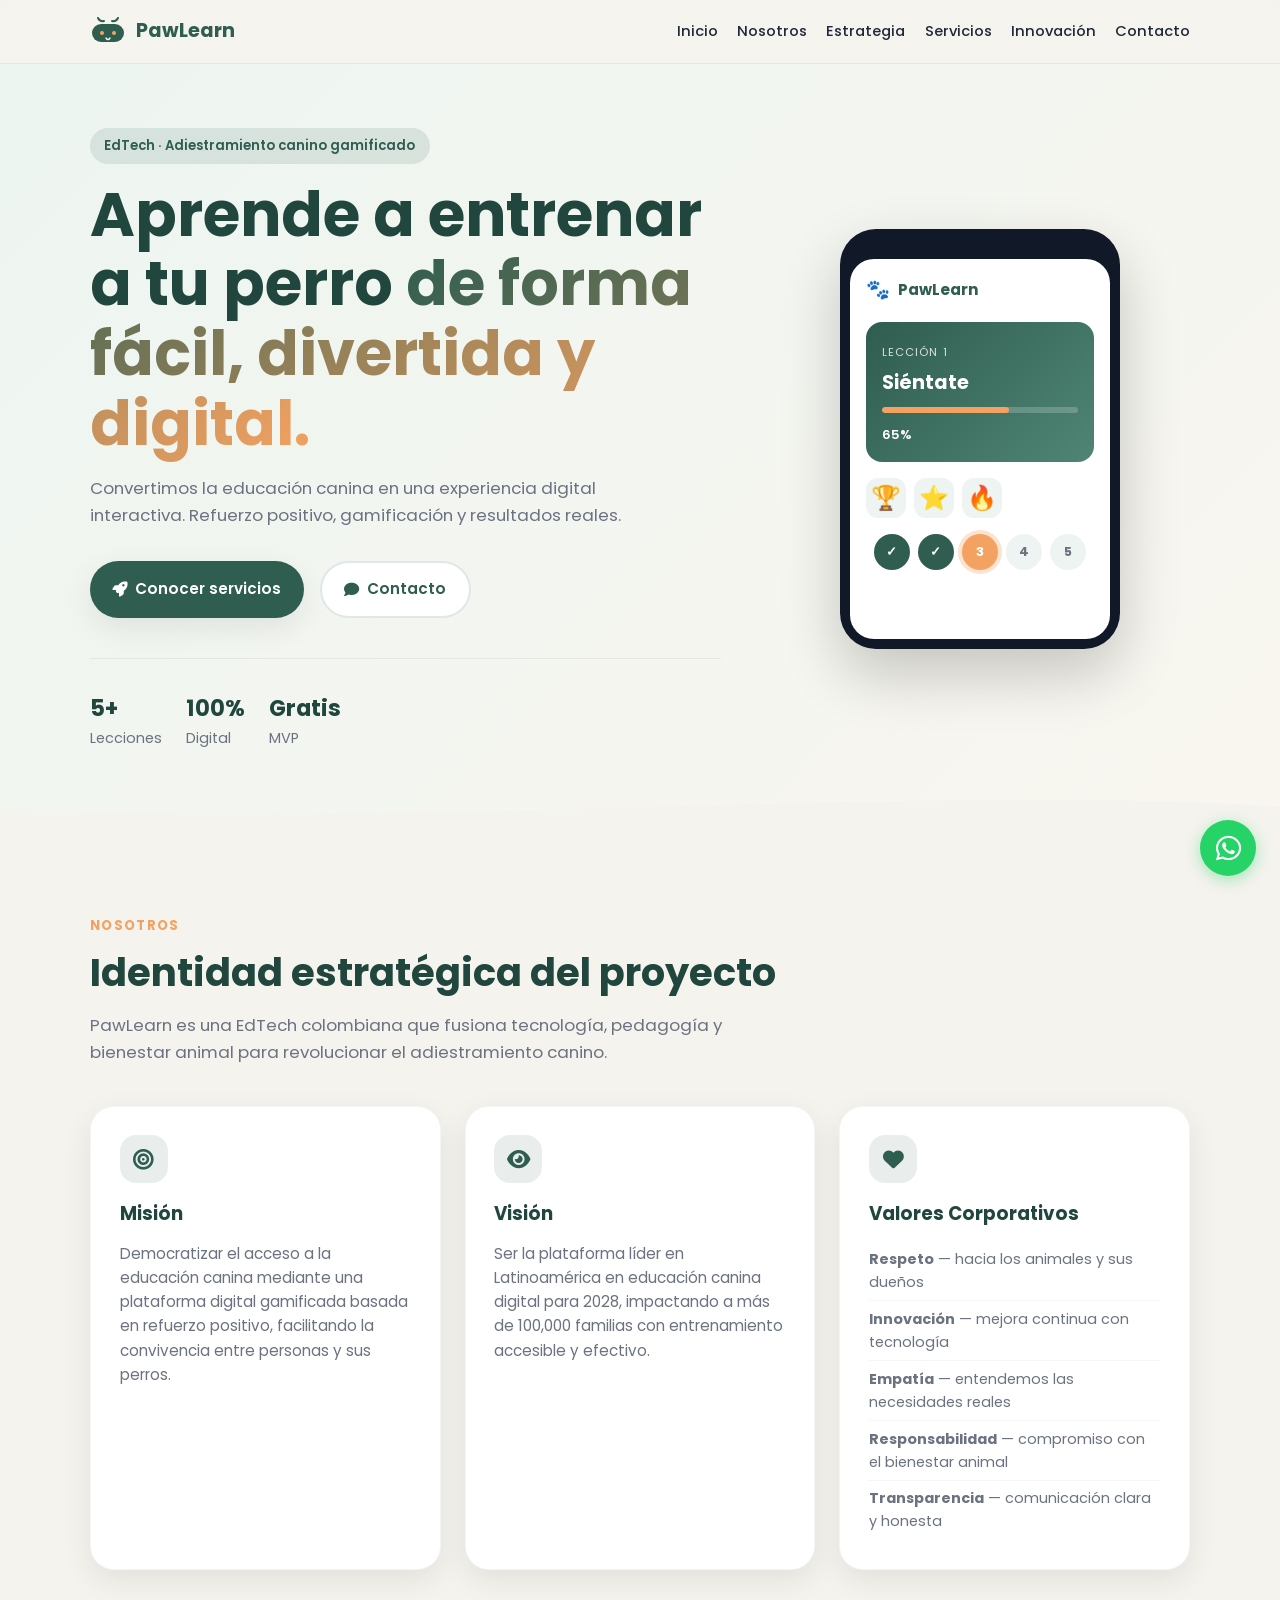
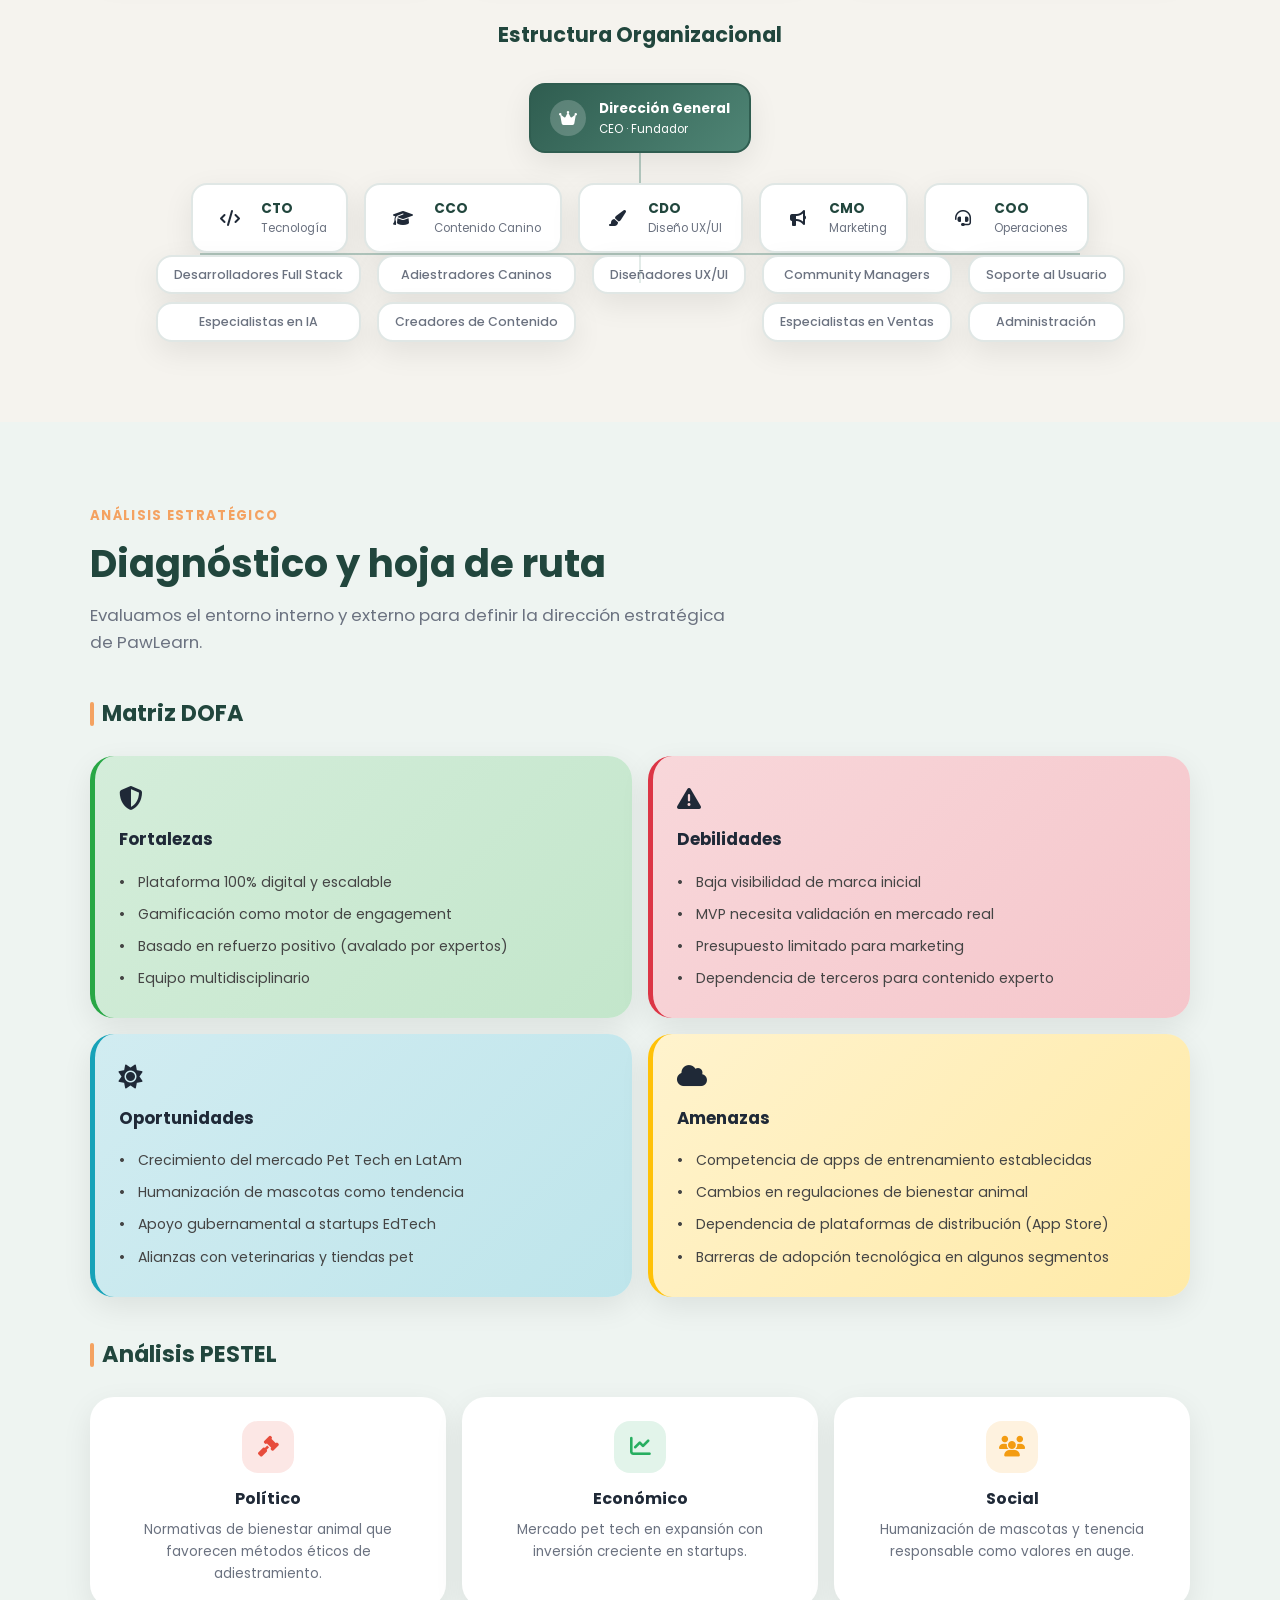
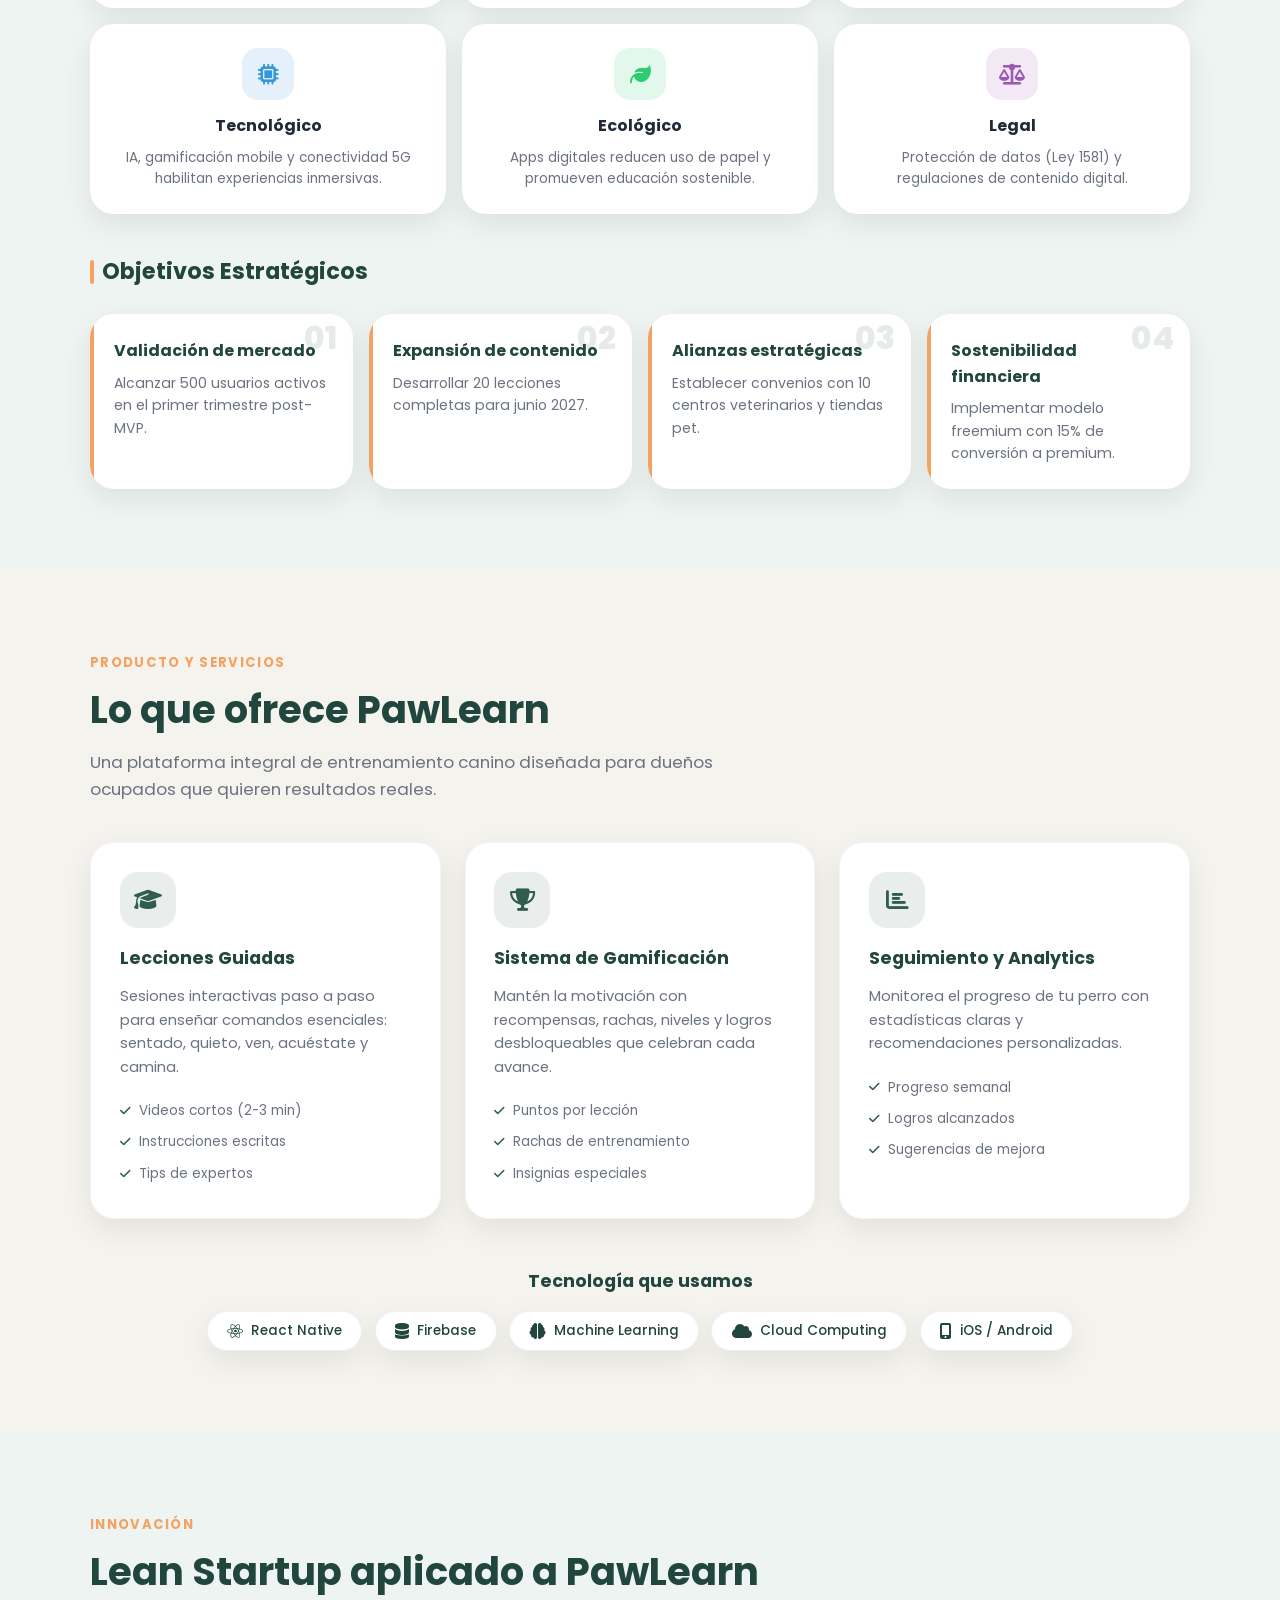
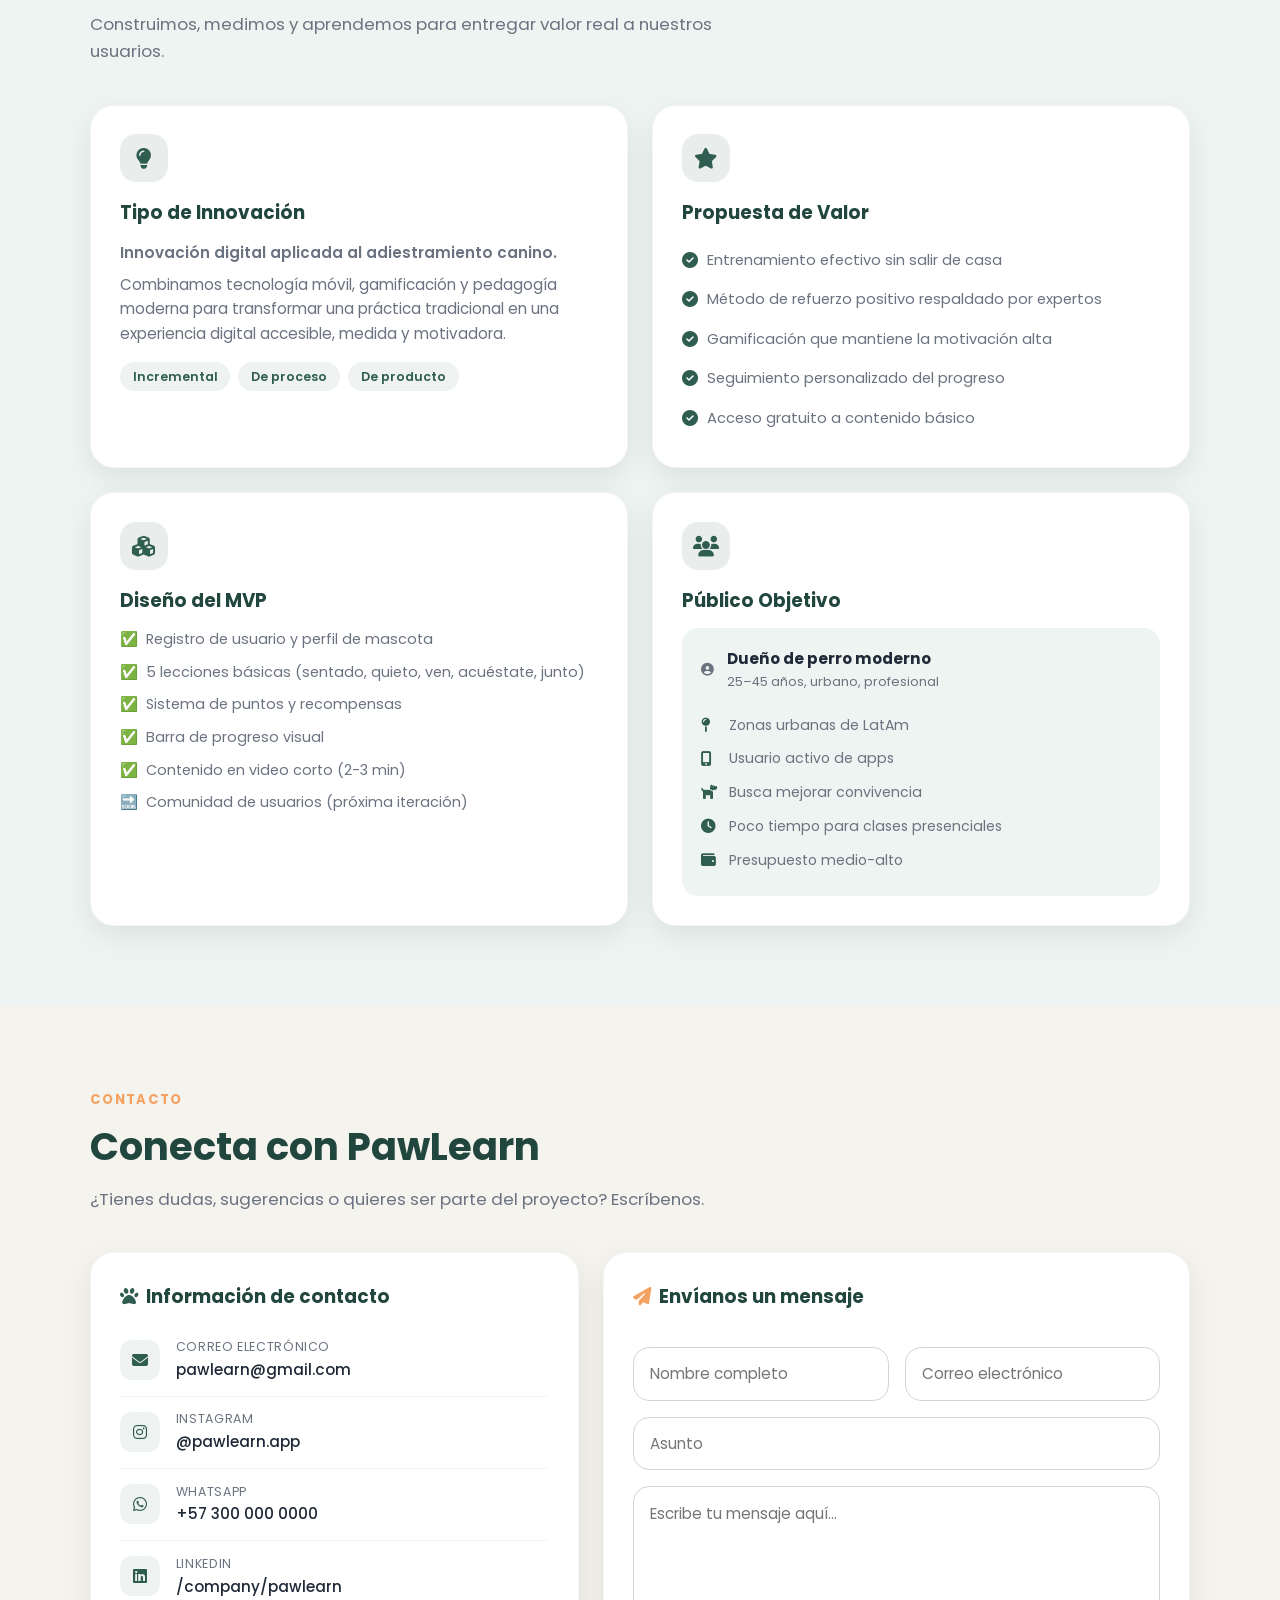
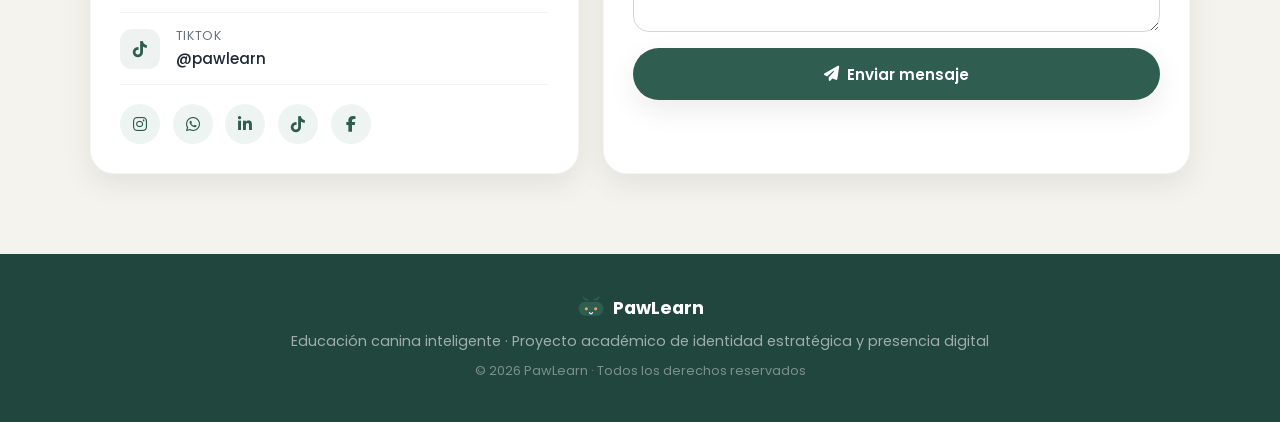
==== index.html @ 5d3bbf7e "Creación Landing Page y estilos" ====
<!DOCTYPE html>
<html lang="es">
<head>
  <meta charset="UTF-8" />
  <meta name="viewport" content="width=device-width, initial-scale=1.0" />
  <title>PawLearn | Educación Canina Inteligente</title>
  <link rel="stylesheet" href="styles.css" />
  <link rel="preconnect" href="https://fonts.googleapis.com">
  <link rel="preconnect" href="https://fonts.gstatic.com" crossorigin>
  <link href="https://fonts.googleapis.com/css2?family=Poppins:wght@300;400;500;600;700;800&display=swap" rel="stylesheet">
  <link rel="stylesheet" href="https://cdnjs.cloudflare.com/ajax/libs/font-awesome/6.5.0/css/all.min.css">
</head>
<body>

  <!-- Navbar -->
  <header class="navbar">
    <div class="container nav-content">
      <div class="logo">
        <svg class="logo-svg" viewBox="0 0 36 36" width="36" height="36">
          <rect x="2" y="10" width="32" height="18" rx="9" fill="#2f5d50"/>
          <circle cx="12" cy="19" r="2" fill="#f4a261"/>
          <circle cx="24" cy="19" r="2" fill="#f4a261"/>
          <path d="M16 24 Q18 27 20 24" stroke="#f5f3ee" stroke-width="1.5" fill="none" stroke-linecap="round"/>
          <path d="M8 4 Q10 8 14 7" stroke="#2f5d50" stroke-width="2" fill="none" stroke-linecap="round"/>
          <path d="M28 4 Q26 8 22 7" stroke="#2f5d50" stroke-width="2" fill="none" stroke-linecap="round"/>
        </svg>
        <span>PawLearn</span>
      </div>
      <nav>
        <a href="#inicio">Inicio</a>
        <a href="#nosotros">Nosotros</a>
        <a href="#estrategia">Estrategia</a>
        <a href="#servicios">Servicios</a>
        <a href="#innovacion">Innovación</a>
        <a href="#contacto">Contacto</a>
      </nav>
    </div>
  </header>

  <main>

    <!-- ===== HERO / HOME ===== -->
    <section class="hero" id="inicio">
      <div class="container hero-grid">
        <div class="hero-text">
          <span class="badge">EdTech · Adiestramiento canino gamificado</span>
          <h1>Aprende a entrenar a tu perro <span class="highlight">de forma fácil, divertida y digital.</span></h1>
          <p class="slogan">Convertimos la educación canina en una experiencia digital interactiva. Refuerzo positivo, gamificación y resultados reales.</p>
          <div class="hero-actions">
            <a href="#servicios" class="btn btn-primary"><i class="fas fa-rocket"></i> Conocer servicios</a>
            <a href="#contacto" class="btn btn-secondary"><i class="fas fa-comment"></i> Contacto</a>
          </div>
          <div class="hero-stats">
            <div><strong>5+</strong> Lecciones</div>
            <div><strong>100%</strong> Digital</div>
            <div><strong>Gratis</strong> MVP</div>
          </div>
        </div>

        <div class="hero-visual">
          <div class="phone-mockup">
            <div class="phone-notch"></div>
            <div class="phone-screen">
              <div class="app-header">
                <span class="app-paw">🐾</span>
                <span>PawLearn</span>
              </div>
              <div class="app-lesson">
                <span class="lesson-tag">Lección 1</span>
                <h4>Siéntate</h4>
                <div class="lesson-progress">
                  <div class="lp-fill" style="width:65%"></div>
                </div>
                <span class="lesson-pct">65%</span>
              </div>
              <div class="app-badges">
                <span>🏆</span><span>⭐</span><span>🔥</span>
              </div>
              <div class="app-steps">
                <div class="step done"><span>✓</span></div>
                <div class="step done"><span>✓</span></div>
                <div class="step active"><span>3</span></div>
                <div class="step"><span>4</span></div>
                <div class="step"><span>5</span></div>
              </div>
            </div>
          </div>
        </div>
      </div>
      <div class="wave-divider">
        <svg viewBox="0 0 1440 60" preserveAspectRatio="none"><path d="M0,30 C360,60 1080,0 1440,30 L1440,60 L0,60 Z" fill="#f5f3ee"/></svg>
      </div>
    </section>

    <!-- ===== NOSOTROS ===== -->
    <section class="section" id="nosotros">
      <div class="container">
        <div class="section-title">
          <span>Nosotros</span>
          <h2>Identidad estratégica del proyecto</h2>
          <p class="section-desc">PawLearn es una EdTech colombiana que fusiona tecnología, pedagogía y bienestar animal para revolucionar el adiestramiento canino.</p>
        </div>

        <!-- Misión, Visión, Valores -->
        <div class="grid-3">
          <article class="card card-hover">
            <div class="card-icon"><i class="fas fa-bullseye"></i></div>
            <h3>Misión</h3>
            <p>Democratizar el acceso a la educación canina mediante una plataforma digital gamificada basada en refuerzo positivo, facilitando la convivencia entre personas y sus perros.</p>
          </article>

          <article class="card card-hover">
            <div class="card-icon"><i class="fas fa-eye"></i></div>
            <h3>Visión</h3>
            <p>Ser la plataforma líder en Latinoamérica en educación canina digital para 2028, impactando a más de 100,000 familias con entrenamiento accesible y efectivo.</p>
          </article>

          <article class="card card-hover">
            <div class="card-icon"><i class="fas fa-heart"></i></div>
            <h3>Valores Corporativos</h3>
            <ul class="value-list">
              <li><strong>Respeto</strong> — hacia los animales y sus dueños</li>
              <li><strong>Innovación</strong> — mejora continua con tecnología</li>
              <li><strong>Empatía</strong> — entendemos las necesidades reales</li>
              <li><strong>Responsabilidad</strong> — compromiso con el bienestar animal</li>
              <li><strong>Transparencia</strong> — comunicación clara y honesta</li>
            </ul>
          </article>
        </div>

        <!-- Estructura Organizacional - Diagrama Jerárquico -->
        <div class="org-section">
          <h3 class="org-title">Estructura Organizacional</h3>

          <div class="org-tree">
            <!-- Nivel 1: CEO -->
            <div class="org-level org-level-1">
              <div class="org-node ceo">
                <div class="org-avatar"><i class="fas fa-crown"></i></div>
                <div class="org-info">
                  <span class="org-name">Dirección General</span>
                  <span class="org-role">CEO · Fundador</span>
                </div>
              </div>
            </div>

            <div class="org-connector"></div>

            <!-- Nivel 2: Direcciones -->
            <div class="org-level org-level-2">
              <div class="org-node">
                <div class="org-avatar"><i class="fas fa-code"></i></div>
                <div class="org-info">
                  <span class="org-name">CTO</span>
                  <span class="org-role">Tecnología</span>
                </div>
              </div>
              <div class="org-node">
                <div class="org-avatar"><i class="fas fa-graduation-cap"></i></div>
                <div class="org-info">
                  <span class="org-name">CCO</span>
                  <span class="org-role">Contenido Canino</span>
                </div>
              </div>
              <div class="org-node">
                <div class="org-avatar"><i class="fas fa-paint-brush"></i></div>
                <div class="org-info">
                  <span class="org-name">CDO</span>
                  <span class="org-role">Diseño UX/UI</span>
                </div>
              </div>
              <div class="org-node">
                <div class="org-avatar"><i class="fas fa-bullhorn"></i></div>
                <div class="org-info">
                  <span class="org-name">CMO</span>
                  <span class="org-role">Marketing</span>
                </div>
              </div>
              <div class="org-node">
                <div class="org-avatar"><i class="fas fa-headset"></i></div>
                <div class="org-info">
                  <span class="org-name">COO</span>
                  <span class="org-role">Operaciones</span>
                </div>
              </div>
            </div>

            <div class="org-connector multi"></div>

            <!-- Nivel 3: Roles operativos -->
            <div class="org-level org-level-3">
              <div class="org-group">
                <div class="org-node small">Desarrolladores Full Stack</div>
                <div class="org-node small">Especialistas en IA</div>
              </div>
              <div class="org-group">
                <div class="org-node small">Adiestradores Caninos</div>
                <div class="org-node small">Creadores de Contenido</div>
              </div>
              <div class="org-group">
                <div class="org-node small">Diseñadores UX/UI</div>
              </div>
              <div class="org-group">
                <div class="org-node small">Community Managers</div>
                <div class="org-node small">Especialistas en Ventas</div>
              </div>
              <div class="org-group">
                <div class="org-node small">Soporte al Usuario</div>
                <div class="org-node small">Administración</div>
              </div>
            </div>
          </div>
        </div>
      </div>
    </section>

    <!-- ===== ANÁLISIS ESTRATÉGICO ===== -->
    <section class="section alt" id="estrategia">
      <div class="container">
        <div class="section-title">
          <span>Análisis estratégico</span>
          <h2>Diagnóstico y hoja de ruta</h2>
          <p class="section-desc">Evaluamos el entorno interno y externo para definir la dirección estratégica de PawLearn.</p>
        </div>

        <!-- DOFA GRÁFICO -->
        <h3 class="subsection-title">Matriz DOFA</h3>
        <div class="dofa-grid">
          <div class="dofa-card fortal">
            <span class="dofa-icon"><i class="fas fa-shield-alt"></i></span>
            <h4>Fortalezas</h4>
            <ul>
              <li>Plataforma 100% digital y escalable</li>
              <li>Gamificación como motor de engagement</li>
              <li>Basado en refuerzo positivo (avalado por expertos)</li>
              <li>Equipo multidisciplinario</li>
            </ul>
          </div>
          <div class="dofa-card debil">
            <span class="dofa-icon"><i class="fas fa-exclamation-triangle"></i></span>
            <h4>Debilidades</h4>
            <ul>
              <li>Baja visibilidad de marca inicial</li>
              <li>MVP necesita validación en mercado real</li>
              <li>Presupuesto limitado para marketing</li>
              <li>Dependencia de terceros para contenido experto</li>
            </ul>
          </div>
          <div class="dofa-card oport">
            <span class="dofa-icon"><i class="fas fa-sun"></i></span>
            <h4>Oportunidades</h4>
            <ul>
              <li>Crecimiento del mercado Pet Tech en LatAm</li>
              <li>Humanización de mascotas como tendencia</li>
              <li>Apoyo gubernamental a startups EdTech</li>
              <li>Alianzas con veterinarias y tiendas pet</li>
            </ul>
          </div>
          <div class="dofa-card amenz">
            <span class="dofa-icon"><i class="fas fa-cloud"></i></span>
            <h4>Amenazas</h4>
            <ul>
              <li>Competencia de apps de entrenamiento establecidas</li>
              <li>Cambios en regulaciones de bienestar animal</li>
              <li>Dependencia de plataformas de distribución (App Store)</li>
              <li>Barreras de adopción tecnológica en algunos segmentos</li>
            </ul>
          </div>
        </div>

        <!-- PESTEL GRÁFICO -->
        <h3 class="subsection-title">Análisis PESTEL</h3>
        <div class="pestel-grid">
          <div class="pestel-card">
            <div class="pestel-icon" style="background:#e74c3c22;color:#e74c3c"><i class="fas fa-gavel"></i></div>
            <h4>Político</h4>
            <p>Normativas de bienestar animal que favorecen métodos éticos de adiestramiento.</p>
          </div>
          <div class="pestel-card">
            <div class="pestel-icon" style="background:#27ae6022;color:#27ae60"><i class="fas fa-chart-line"></i></div>
            <h4>Económico</h4>
            <p>Mercado pet tech en expansión con inversión creciente en startups.</p>
          </div>
          <div class="pestel-card">
            <div class="pestel-icon" style="background:#f39c1222;color:#f39c12"><i class="fas fa-users"></i></div>
            <h4>Social</h4>
            <p>Humanización de mascotas y tenencia responsable como valores en auge.</p>
          </div>
          <div class="pestel-card">
            <div class="pestel-icon" style="background:#3498db22;color:#3498db"><i class="fas fa-microchip"></i></div>
            <h4>Tecnológico</h4>
            <p>IA, gamificación mobile y conectividad 5G habilitan experiencias inmersivas.</p>
          </div>
          <div class="pestel-card">
            <div class="pestel-icon" style="background:#2ecc7122;color:#2ecc71"><i class="fas fa-leaf"></i></div>
            <h4>Ecológico</h4>
            <p>Apps digitales reducen uso de papel y promueven educación sostenible.</p>
          </div>
          <div class="pestel-card">
            <div class="pestel-icon" style="background:#9b59b622;color:#9b59b6"><i class="fas fa-balance-scale"></i></div>
            <h4>Legal</h4>
            <p>Protección de datos (Ley 1581) y regulaciones de contenido digital.</p>
          </div>
        </div>

        <!-- Objetivos Estratégicos -->
        <h3 class="subsection-title">Objetivos Estratégicos</h3>
        <div class="obj-grid">
          <div class="obj-card">
            <span class="obj-num">01</span>
            <h4>Validación de mercado</h4>
            <p>Alcanzar 500 usuarios activos en el primer trimestre post-MVP.</p>
          </div>
          <div class="obj-card">
            <span class="obj-num">02</span>
            <h4>Expansión de contenido</h4>
            <p>Desarrollar 20 lecciones completas para junio 2027.</p>
          </div>
          <div class="obj-card">
            <span class="obj-num">03</span>
            <h4>Alianzas estratégicas</h4>
            <p>Establecer convenios con 10 centros veterinarios y tiendas pet.</p>
          </div>
          <div class="obj-card">
            <span class="obj-num">04</span>
            <h4>Sostenibilidad financiera</h4>
            <p>Implementar modelo freemium con 15% de conversión a premium.</p>
          </div>
        </div>
      </div>
    </section>

    <!-- ===== SERVICIOS ===== -->
    <section class="section" id="servicios">
      <div class="container">
        <div class="section-title">
          <span>Producto y servicios</span>
          <h2>Lo que ofrece PawLearn</h2>
          <p class="section-desc">Una plataforma integral de entrenamiento canino diseñada para dueños ocupados que quieren resultados reales.</p>
        </div>

        <div class="grid-3">
          <article class="card feature card-hover">
            <div class="feature-icon"><i class="fas fa-graduation-cap"></i></div>
            <h3>Lecciones Guiadas</h3>
            <p>Sesiones interactivas paso a paso para enseñar comandos esenciales: sentado, quieto, ven, acuéstate y camina.</p>
            <ul class="feature-list">
              <li><i class="fas fa-check"></i> Videos cortos (2-3 min)</li>
              <li><i class="fas fa-check"></i> Instrucciones escritas</li>
              <li><i class="fas fa-check"></i> Tips de expertos</li>
            </ul>
          </article>

          <article class="card feature card-hover">
            <div class="feature-icon"><i class="fas fa-trophy"></i></div>
            <h3>Sistema de Gamificación</h3>
            <p>Mantén la motivación con recompensas, rachas, niveles y logros desbloqueables que celebran cada avance.</p>
            <ul class="feature-list">
              <li><i class="fas fa-check"></i> Puntos por lección</li>
              <li><i class="fas fa-check"></i> Rachas de entrenamiento</li>
              <li><i class="fas fa-check"></i> Insignias especiales</li>
            </ul>
          </article>

          <article class="card feature card-hover">
            <div class="feature-icon"><i class="fas fa-chart-bar"></i></div>
            <h3>Seguimiento y Analytics</h3>
            <p>Monitorea el progreso de tu perro con estadísticas claras y recomendaciones personalizadas.</p>
            <ul class="feature-list">
              <li><i class="fas fa-check"></i> Progreso semanal</li>
              <li><i class="fas fa-check"></i> Logros alcanzados</li>
              <li><i class="fas fa-check"></i> Sugerencias de mejora</li>
            </ul>
          </article>
        </div>

        <!-- Tecnología -->
        <div class="tech-section">
          <h3>Tecnología que usamos</h3>
          <div class="tech-tags">
            <span><i class="fab fa-react"></i> React Native</span>
            <span><i class="fas fa-database"></i> Firebase</span>
            <span><i class="fas fa-brain"></i> Machine Learning</span>
            <span><i class="fas fa-cloud"></i> Cloud Computing</span>
            <span><i class="fas fa-mobile-alt"></i> iOS / Android</span>
          </div>
        </div>
      </div>
    </section>

    <!-- ===== INNOVACIÓN ===== -->
    <section class="section alt" id="innovacion">
      <div class="container">
        <div class="section-title">
          <span>Innovación</span>
          <h2>Lean Startup aplicado a PawLearn</h2>
          <p class="section-desc">Construimos, medimos y aprendemos para entregar valor real a nuestros usuarios.</p>
        </div>

        <div class="grid-2">
          <article class="card card-hover">
            <div class="card-icon"><i class="fas fa-lightbulb"></i></div>
            <h3>Tipo de Innovación</h3>
            <p class="bold">Innovación digital aplicada al adiestramiento canino.</p>
            <p>Combinamos tecnología móvil, gamificación y pedagogía moderna para transformar una práctica tradicional en una experiencia digital accesible, medida y motivadora.</p>
            <div class="innov-tags">
              <span>Incremental</span>
              <span>De proceso</span>
              <span>De producto</span>
            </div>
          </article>

          <article class="card card-hover">
            <div class="card-icon"><i class="fas fa-star"></i></div>
            <h3>Propuesta de Valor</h3>
            <ul class="value-prop-list">
              <li><i class="fas fa-check-circle"></i> Entrenamiento efectivo sin salir de casa</li>
              <li><i class="fas fa-check-circle"></i> Método de refuerzo positivo respaldado por expertos</li>
              <li><i class="fas fa-check-circle"></i> Gamificación que mantiene la motivación alta</li>
              <li><i class="fas fa-check-circle"></i> Seguimiento personalizado del progreso</li>
              <li><i class="fas fa-check-circle"></i> Acceso gratuito a contenido básico</li>
            </ul>
          </article>
        </div>

        <!-- MVP y Público Objetivo -->
        <div class="grid-2" style="margin-top:1.5rem">
          <article class="card card-hover">
            <div class="card-icon"><i class="fas fa-cubes"></i></div>
            <h3>Diseño del MVP</h3>
            <div class="mvp-list">
              <div class="mvp-item"><span>✅</span> Registro de usuario y perfil de mascota</div>
              <div class="mvp-item"><span>✅</span> 5 lecciones básicas (sentado, quieto, ven, acuéstate, junto)</div>
              <div class="mvp-item"><span>✅</span> Sistema de puntos y recompensas</div>
              <div class="mvp-item"><span>✅</span> Barra de progreso visual</div>
              <div class="mvp-item"><span>✅</span> Contenido en video corto (2-3 min)</div>
              <div class="mvp-item"><span>🔜</span> Comunidad de usuarios (próxima iteración)</div>
            </div>
          </article>

          <article class="card card-hover">
            <div class="card-icon"><i class="fas fa-users"></i></div>
            <h3>Público Objetivo</h3>
            <div class="persona-card">
              <div class="persona-header">
                <span class="persona-avatar"><i class="fas fa-user-circle"></i></span>
                <div>
                  <strong>Dueño de perro moderno</strong>
                  <span>25–45 años, urbano, profesional</span>
                </div>
              </div>
              <ul class="persona-details">
                <li><i class="fas fa-map-pin"></i> Zonas urbanas de LatAm</li>
                <li><i class="fas fa-mobile-alt"></i> Usuario activo de apps</li>
                <li><i class="fas fa-dog"></i> Busca mejorar convivencia</li>
                <li><i class="fas fa-clock"></i> Poco tiempo para clases presenciales</li>
                <li><i class="fas fa-wallet"></i> Presupuesto medio-alto</li>
              </ul>
            </div>
          </article>
        </div>
      </div>
    </section>

    <!-- ===== CONTACTO ===== -->
    <section class="section" id="contacto">
      <div class="container">
        <div class="section-title">
          <span>Contacto</span>
          <h2>Conecta con PawLearn</h2>
          <p class="section-desc">¿Tienes dudas, sugerencias o quieres ser parte del proyecto? Escríbenos.</p>
        </div>

        <div class="contact-grid">
          <div class="card contact-info">
            <h3><i class="fas fa-paw"></i> Información de contacto</h3>

            <div class="contact-item">
              <div class="contact-icon"><i class="fas fa-envelope"></i></div>
              <div>
                <span class="contact-label">Correo electrónico</span>
                <span class="contact-value">pawlearn@gmail.com</span>
              </div>
            </div>

            <div class="contact-item">
              <div class="contact-icon"><i class="fab fa-instagram"></i></div>
              <div>
                <span class="contact-label">Instagram</span>
                <span class="contact-value">@pawlearn.app</span>
              </div>
            </div>

            <div class="contact-item">
              <div class="contact-icon"><i class="fab fa-whatsapp"></i></div>
              <div>
                <span class="contact-label">WhatsApp</span>
                <span class="contact-value">+57 300 000 0000</span>
              </div>
            </div>

            <div class="contact-item">
              <div class="contact-icon"><i class="fab fa-linkedin"></i></div>
              <div>
                <span class="contact-label">LinkedIn</span>
                <span class="contact-value">/company/pawlearn</span>
              </div>
            </div>

            <div class="contact-item">
              <div class="contact-icon"><i class="fab fa-tiktok"></i></div>
              <div>
                <span class="contact-label">TikTok</span>
                <span class="contact-value">@pawlearn</span>
              </div>
            </div>

            <div class="contact-social">
              <a href="#" aria-label="Instagram"><i class="fab fa-instagram"></i></a>
              <a href="#" aria-label="WhatsApp"><i class="fab fa-whatsapp"></i></a>
              <a href="#" aria-label="LinkedIn"><i class="fab fa-linkedin-in"></i></a>
              <a href="#" aria-label="TikTok"><i class="fab fa-tiktok"></i></a>
              <a href="#" aria-label="Facebook"><i class="fab fa-facebook-f"></i></a>
            </div>
          </div>

          <form class="card form-card" id="contactForm">
            <h3><i class="fas fa-paper-plane"></i> Envíanos un mensaje</h3>
            <div class="form-row">
              <input type="text" placeholder="Nombre completo" required />
              <input type="email" placeholder="Correo electrónico" required />
            </div>
            <input type="text" placeholder="Asunto" />
            <textarea rows="5" placeholder="Escribe tu mensaje aquí..." required></textarea>
            <button type="submit" class="btn btn-primary btn-block">
              <i class="fas fa-paper-plane"></i> Enviar mensaje
            </button>
          </form>
        </div>
      </div>
    </section>

  </main>

  <!-- Footer -->
  <footer class="footer">
    <div class="container">
      <div class="footer-content">
        <div class="footer-brand">
          <svg class="logo-svg" viewBox="0 0 36 36" width="28" height="28">
            <rect x="2" y="10" width="32" height="18" rx="9" fill="#2f5d50"/>
            <circle cx="12" cy="19" r="2" fill="#f4a261"/>
            <circle cx="24" cy="19" r="2" fill="#f4a261"/>
            <path d="M16 24 Q18 27 20 24" stroke="#f5f3ee" stroke-width="1.5" fill="none" stroke-linecap="round"/>
            <path d="M8 4 Q10 8 14 7" stroke="#2f5d50" stroke-width="2" fill="none" stroke-linecap="round"/>
            <path d="M28 4 Q26 8 22 7" stroke="#2f5d50" stroke-width="2" fill="none" stroke-linecap="round"/>
          </svg>
          <span>PawLearn</span>
        </div>
        <p class="footer-tagline">Educación canina inteligente · Proyecto académico de identidad estratégica y presencia digital</p>
        <p class="footer-copy">© 2026 PawLearn · Todos los derechos reservados</p>
      </div>
    </div>
  </footer>

  <!-- WhatsApp Float -->
  <a href="https://wa.me/573000000000" class="whatsapp-float" target="_blank" rel="noopener" aria-label="WhatsApp">
    <i class="fab fa-whatsapp"></i>
  </a>

  <script>
    // Smooth scroll reveal
    const revealElements = document.querySelectorAll('.card-hover, .dofa-card, .pestel-card, .obj-card');

    const revealObserver = new IntersectionObserver((entries) => {
      entries.forEach(entry => {
        if (entry.isIntersecting) {
          entry.target.classList.add('visible');
        }
      });
    }, { threshold: 0.15 });

    revealElements.forEach(el => revealObserver.observe(el));

    // Form handler
    document.getElementById('contactForm')?.addEventListener('submit', function(e) {
      e.preventDefault();
      const btn = this.querySelector('button[type="submit"]');
      const original = btn.innerHTML;
      btn.innerHTML = '<i class="fas fa-spinner fa-spin"></i> Enviando...';
      setTimeout(() => {
        btn.innerHTML = '<i class="fas fa-check"></i> Mensaje enviado';
        setTimeout(() => { btn.innerHTML = original; }, 2500);
        this.reset();
      }, 1500);
    });
  </script>
</body>
</html>
---- styles.css ----
:root {
  --bg: #f5f3ee;
  --text: #1f2937;
  --muted: #6b7280;
  --primary: #2f5d50;
  --primary-dark: #21463d;
  --primary-light: #4f8575;
  --accent: #f4a261;
  --card: #ffffff;
  --alt: #eef4f1;
  --shadow: 0 10px 30px rgba(0, 0, 0, 0.08);
  --shadow-lg: 0 20px 50px rgba(0, 0, 0, 0.12);
  --radius: 24px;
  --radius-sm: 16px;
}

* {
  margin: 0;
  padding: 0;
  box-sizing: border-box;
}

html {
  scroll-behavior: smooth;
}

body {
  font-family: 'Poppins', sans-serif;
  background: var(--bg);
  color: var(--text);
  line-height: 1.6;
}

a {
  text-decoration: none;
  color: inherit;
}

.container {
  width: min(1100px, 92%);
  margin: 0 auto;
}

/* ===== NAVBAR ===== */
.navbar {
  position: sticky;
  top: 0;
  z-index: 1000;
  background: rgba(245, 243, 238, 0.92);
  backdrop-filter: blur(12px);
  border-bottom: 1px solid rgba(0, 0, 0, 0.06);
}

.nav-content {
  display: flex;
  justify-content: space-between;
  align-items: center;
  padding: 0.85rem 0;
}

.logo {
  display: flex;
  align-items: center;
  gap: 0.6rem;
  font-weight: 700;
  color: var(--primary);
  font-size: 1.2rem;
}

.logo-svg {
  flex-shrink: 0;
}

nav {
  display: flex;
  flex-wrap: wrap;
  gap: 1.2rem;
}

nav a {
  color: var(--text);
  font-size: 0.92rem;
  font-weight: 500;
  transition: 0.3s ease;
  position: relative;
}

nav a::after {
  content: '';
  position: absolute;
  bottom: -4px;
  left: 0;
  width: 0;
  height: 2px;
  background: var(--primary);
  transition: 0.3s ease;
}

nav a:hover {
  color: var(--primary);
}

nav a:hover::after {
  width: 100%;
}

/* ===== HERO ===== */
.hero {
  padding: 4rem 0 0;
  background: linear-gradient(135deg, #edf5f1 0%, #f9f6ef 100%);
  position: relative;
  overflow: hidden;
}

.hero-grid {
  display: grid;
  grid-template-columns: 1.2fr 0.8fr;
  gap: 3rem;
  align-items: center;
}

.hero-text h1 {
  font-size: clamp(2.2rem, 5vw, 3.8rem);
  line-height: 1.15;
  margin: 1rem 0;
  color: var(--primary-dark);
}

.highlight {
  background: linear-gradient(135deg, var(--primary), var(--accent));
  -webkit-background-clip: text;
  -webkit-text-fill-color: transparent;
  background-clip: text;
}

.hero-text p {
  font-size: 1.05rem;
  color: var(--muted);
  max-width: 600px;
}

.badge {
  display: inline-block;
  background: rgba(47, 93, 80, 0.12);
  color: var(--primary);
  padding: 0.45rem 0.9rem;
  border-radius: 999px;
  font-size: 0.82rem;
  font-weight: 600;
}

.hero-actions {
  display: flex;
  gap: 1rem;
  margin-top: 2rem;
  flex-wrap: wrap;
}

.btn {
  display: inline-flex;
  align-items: center;
  gap: 0.5rem;
  padding: 0.9rem 1.4rem;
  border-radius: 999px;
  font-weight: 600;
  transition: 0.3s ease;
  cursor: pointer;
  border: none;
  font-family: inherit;
  font-size: 0.95rem;
}

.btn-primary {
  background: var(--primary);
  color: white;
  box-shadow: var(--shadow);
}

.btn-primary:hover {
  background: var(--primary-dark);
  transform: translateY(-2px);
  box-shadow: var(--shadow-lg);
}

.btn-secondary {
  background: white;
  color: var(--primary);
  border: 2px solid rgba(47, 93, 80, 0.15);
}

.btn-secondary:hover {
  background: var(--alt);
  transform: translateY(-2px);
}

.hero-stats {
  display: flex;
  gap: 1.5rem;
  margin-top: 2.5rem;
  padding-top: 2rem;
  border-top: 1px solid rgba(0,0,0,0.06);
}

.hero-stats div {
  font-size: 0.9rem;
  color: var(--muted);
}

.hero-stats strong {
  display: block;
  font-size: 1.4rem;
  color: var(--primary-dark);
}

/* Phone mockup */
.hero-visual {
  display: flex;
  justify-content: center;
}

.phone-mockup {
  width: 280px;
  background: #111827;
  border-radius: 36px;
  padding: 10px;
  box-shadow: 0 25px 60px rgba(0,0,0,0.2);
  position: relative;
}

.phone-notch {
  width: 100px;
  height: 22px;
  background: #111827;
  border-radius: 0 0 14px 14px;
  margin: -10px auto 8px;
}

.phone-screen {
  background: white;
  border-radius: 24px;
  padding: 1rem;
  min-height: 380px;
}

.app-header {
  display: flex;
  align-items: center;
  gap: 0.5rem;
  font-weight: 700;
  color: var(--primary);
  font-size: 0.95rem;
  margin-bottom: 1rem;
}

.app-header .app-paw {
  font-size: 1.2rem;
}

.app-lesson {
  background: linear-gradient(135deg, #2f5d50, #4f8575);
  border-radius: 16px;
  padding: 1rem;
  color: white;
  margin-bottom: 1rem;
}

.lesson-tag {
  font-size: 0.7rem;
  text-transform: uppercase;
  letter-spacing: 0.1em;
  opacity: 0.8;
}

.app-lesson h4 {
  font-size: 1.2rem;
  margin: 0.3rem 0;
}

.lesson-progress {
  height: 6px;
  background: rgba(255,255,255,0.2);
  border-radius: 999px;
  overflow: hidden;
  margin: 0.5rem 0;
}

.lp-fill {
  height: 100%;
  background: var(--accent);
  border-radius: 999px;
}

.lesson-pct {
  font-size: 0.8rem;
  font-weight: 600;
}

.app-badges {
  display: flex;
  gap: 0.5rem;
  margin-bottom: 1rem;
}

.app-badges span {
  font-size: 1.5rem;
  background: var(--alt);
  width: 40px;
  height: 40px;
  display: grid;
  place-items: center;
  border-radius: 12px;
}

.app-steps {
  display: flex;
  gap: 0.5rem;
  justify-content: center;
}

.step {
  width: 36px;
  height: 36px;
  border-radius: 50%;
  background: var(--alt);
  display: grid;
  place-items: center;
  font-weight: 700;
  font-size: 0.8rem;
  color: var(--muted);
}

.step.done {
  background: var(--primary);
  color: white;
}

.step.active {
  background: var(--accent);
  color: white;
  box-shadow: 0 0 0 4px rgba(244,162,97,0.3);
}

/* Wave divider */
.wave-divider {
  margin-top: 2rem;
  line-height: 0;
}

.wave-divider svg {
  display: block;
  width: 100%;
  height: 50px;
}

/* ===== SECTION ===== */
.section {
  padding: 5rem 0;
}

.section.alt {
  background: var(--alt);
}

.section-title {
  margin-bottom: 2.5rem;
}

.section-title span {
  color: var(--accent);
  font-weight: 700;
  text-transform: uppercase;
  font-size: 0.82rem;
  letter-spacing: 0.1em;
}

.section-title h2 {
  font-size: clamp(1.7rem, 3vw, 2.4rem);
  margin-top: 0.3rem;
  color: var(--primary-dark);
}

.section-desc {
  color: var(--muted);
  font-size: 1.05rem;
  max-width: 640px;
  margin-top: 0.5rem;
}

.subsection-title {
  font-size: 1.4rem;
  color: var(--primary-dark);
  margin: 2.5rem 0 1.5rem;
  display: flex;
  align-items: center;
  gap: 0.5rem;
}

.subsection-title::before {
  content: '';
  width: 4px;
  height: 24px;
  background: var(--accent);
  border-radius: 4px;
}

/* ===== CARDS ===== */
.grid-2 {
  display: grid;
  grid-template-columns: repeat(2, 1fr);
  gap: 1.5rem;
}

.grid-3 {
  display: grid;
  grid-template-columns: repeat(3, 1fr);
  gap: 1.5rem;
}

.card {
  background: var(--card);
  border-radius: var(--radius);
  padding: 1.8rem;
  box-shadow: var(--shadow);
  border: 1px solid rgba(0, 0, 0, 0.04);
}

.card-hover {
  transition: transform 0.3s ease, box-shadow 0.3s ease;
  opacity: 0;
  transform: translateY(30px);
}

.card-hover.visible {
  opacity: 1;
  transform: translateY(0);
}

.card-hover:hover {
  transform: translateY(-6px);
  box-shadow: var(--shadow-lg);
}

.card-icon {
  width: 48px;
  height: 48px;
  background: rgba(47, 93, 80, 0.1);
  border-radius: 16px;
  display: grid;
  place-items: center;
  font-size: 1.3rem;
  color: var(--primary);
  margin-bottom: 1rem;
}

.card h3 {
  color: var(--primary-dark);
  margin-bottom: 0.8rem;
  font-size: 1.15rem;
}

.card p {
  color: var(--muted);
  font-size: 0.95rem;
}

/* ===== VALUE LIST ===== */
.value-list {
  list-style: none;
  padding: 0;
}

.value-list li {
  padding: 0.4rem 0;
  font-size: 0.9rem;
  color: var(--muted);
  border-bottom: 1px solid rgba(0,0,0,0.04);
}

.value-list li:last-child {
  border-bottom: none;
}

/* ===== ORG CHART ===== */
.org-section {
  margin-top: 3rem;
}

.org-title {
  text-align: center;
  font-size: 1.3rem;
  color: var(--primary-dark);
  margin-bottom: 2rem;
}

.org-tree {
  display: flex;
  flex-direction: column;
  align-items: center;
  gap: 0;
}

.org-level {
  display: flex;
  justify-content: center;
  gap: 1rem;
  flex-wrap: wrap;
}

.org-level-1 .org-node {
  min-width: 200px;
}

.org-node {
  background: var(--card);
  border: 2px solid rgba(47, 93, 80, 0.15);
  border-radius: var(--radius-sm);
  padding: 0.8rem 1.2rem;
  display: flex;
  align-items: center;
  gap: 0.8rem;
  transition: 0.3s ease;
  box-shadow: var(--shadow);
}

.org-node:hover {
  border-color: var(--primary);
  transform: translateY(-3px);
  box-shadow: var(--shadow-lg);
}

.ceo {
  background: linear-gradient(135deg, var(--primary), var(--primary-light));
  border-color: var(--primary);
  color: white;
}

.ceo .org-info .org-name,
.ceo .org-info .org-role {
  color: white;
}

.org-avatar {
  width: 36px;
  height: 36px;
  background: rgba(255,255,255,0.15);
  border-radius: 50%;
  display: grid;
  place-items: center;
  font-size: 1rem;
  flex-shrink: 0;
}

.ceo .org-avatar {
  background: rgba(255,255,255,0.2);
}

.org-info {
  display: flex;
  flex-direction: column;
}

.org-name {
  font-weight: 700;
  font-size: 0.85rem;
  color: var(--primary-dark);
}

.org-role {
  font-size: 0.72rem;
  color: var(--muted);
}

.org-connector {
  width: 2px;
  height: 30px;
  background: var(--primary-light);
  opacity: 0.4;
}

.org-connector.multi {
  width: 80%;
  height: 2px;
  background: var(--primary-light);
  opacity: 0.4;
  position: relative;
}

.org-connector.multi::before {
  content: '';
  position: absolute;
  top: 0;
  left: 50%;
  width: 2px;
  height: 30px;
  background: var(--primary-light);
  opacity: 0.4;
  transform: translateX(-50%);
}

.org-group {
  display: flex;
  flex-direction: column;
  gap: 0.5rem;
}

.org-node.small {
  padding: 0.5rem 1rem;
  font-size: 0.78rem;
  font-weight: 500;
  color: var(--muted);
  min-width: auto;
  justify-content: center;
}

.org-node.small:hover {
  color: var(--primary-dark);
}

/* ===== DOFA MATRIX ===== */
.dofa-grid {
  display: grid;
  grid-template-columns: 1fr 1fr;
  gap: 1rem;
}

.dofa-card {
  border-radius: var(--radius);
  padding: 1.5rem;
  box-shadow: var(--shadow);
  transition: 0.3s ease;
  opacity: 0;
  transform: translateY(20px);
}

.dofa-card.visible {
  opacity: 1;
  transform: translateY(0);
}

.dofa-card:hover {
  transform: translateY(-4px);
  box-shadow: var(--shadow-lg);
}

.dofa-card.fortal {
  background: linear-gradient(135deg, #d4edda, #c3e6cb);
  border-left: 5px solid #28a745;
}

.dofa-card.debil {
  background: linear-gradient(135deg, #f8d7da, #f5c6cb);
  border-left: 5px solid #dc3545;
}

.dofa-card.oport {
  background: linear-gradient(135deg, #d1ecf1, #bee5eb);
  border-left: 5px solid #17a2b8;
}

.dofa-card.amenz {
  background: linear-gradient(135deg, #fff3cd, #ffeaa7);
  border-left: 5px solid #ffc107;
}

.dofa-icon {
  font-size: 1.5rem;
  margin-bottom: 0.5rem;
  display: block;
}

.dofa-card h4 {
  font-size: 1.05rem;
  margin-bottom: 0.8rem;
  color: var(--text);
}

.dofa-card ul {
  list-style: none;
  padding: 0;
}

.dofa-card li {
  font-size: 0.88rem;
  padding: 0.3rem 0;
  color: #444;
  padding-left: 1.2rem;
  position: relative;
}

.dofa-card li::before {
  content: '•';
  position: absolute;
  left: 0;
  font-weight: 700;
}

/* ===== PESTEL ===== */
.pestel-grid {
  display: grid;
  grid-template-columns: repeat(3, 1fr);
  gap: 1rem;
}

.pestel-card {
  background: var(--card);
  border-radius: var(--radius);
  padding: 1.5rem;
  box-shadow: var(--shadow);
  text-align: center;
  transition: 0.3s ease;
  opacity: 0;
  transform: translateY(20px);
}

.pestel-card.visible {
  opacity: 1;
  transform: translateY(0);
}

.pestel-card:hover {
  transform: translateY(-4px);
  box-shadow: var(--shadow-lg);
}

.pestel-icon {
  width: 52px;
  height: 52px;
  border-radius: 16px;
  display: grid;
  place-items: center;
  font-size: 1.3rem;
  margin: 0 auto 0.8rem;
}

.pestel-card h4 {
  font-size: 1rem;
  margin-bottom: 0.5rem;
  color: var(--text);
}

.pestel-card p {
  font-size: 0.85rem;
  color: var(--muted);
}

/* ===== OBJETIVOS ===== */
.obj-grid {
  display: grid;
  grid-template-columns: repeat(4, 1fr);
  gap: 1rem;
}

.obj-card {
  background: var(--card);
  border-radius: var(--radius);
  padding: 1.5rem;
  box-shadow: var(--shadow);
  position: relative;
  transition: 0.3s ease;
  overflow: hidden;
  opacity: 0;
  transform: translateY(20px);
}

.obj-card.visible {
  opacity: 1;
  transform: translateY(0);
}

.obj-card:hover {
  transform: translateY(-4px);
  box-shadow: var(--shadow-lg);
}

.obj-card::before {
  content: '';
  position: absolute;
  top: 0;
  left: 0;
  width: 4px;
  height: 100%;
  background: var(--accent);
}

.obj-num {
  font-size: 2rem;
  font-weight: 800;
  color: rgba(47, 93, 80, 0.12);
  position: absolute;
  top: 0.5rem;
  right: 1rem;
  line-height: 1;
}

.obj-card h4 {
  font-size: 1rem;
  color: var(--primary-dark);
  margin-bottom: 0.5rem;
}

.obj-card p {
  font-size: 0.88rem;
  color: var(--muted);
}

/* ===== FEATURES ===== */
.feature-icon {
  width: 56px;
  height: 56px;
  background: rgba(47, 93, 80, 0.1);
  border-radius: 18px;
  display: grid;
  place-items: center;
  font-size: 1.4rem;
  color: var(--primary);
  margin-bottom: 1rem;
}

.feature h3 {
  font-size: 1.1rem;
}

.feature p {
  font-size: 0.92rem;
  margin-bottom: 1rem;
}

.feature-list {
  list-style: none;
  padding: 0;
}

.feature-list li {
  font-size: 0.85rem;
  padding: 0.3rem 0;
  color: var(--muted);
  display: flex;
  align-items: center;
  gap: 0.5rem;
}

.feature-list li i {
  color: var(--primary);
  font-size: 0.75rem;
}

/* TECH */
.tech-section {
  margin-top: 3rem;
  text-align: center;
}

.tech-section h3 {
  font-size: 1.1rem;
  color: var(--primary-dark);
  margin-bottom: 1rem;
}

.tech-tags {
  display: flex;
  flex-wrap: wrap;
  gap: 0.8rem;
  justify-content: center;
}

.tech-tags span {
  background: white;
  padding: 0.5rem 1.2rem;
  border-radius: 999px;
  font-size: 0.85rem;
  font-weight: 500;
  color: var(--primary-dark);
  box-shadow: var(--shadow);
  border: 1px solid rgba(47,93,80,0.08);
  display: flex;
  align-items: center;
  gap: 0.5rem;
  transition: 0.3s ease;
}

.tech-tags span:hover {
  background: var(--primary);
  color: white;
  transform: translateY(-2px);
}

.tech-tags span i {
  font-size: 1rem;
}

/* ===== INNOVACIÓN ===== */
.bold {
  font-weight: 600;
  color: var(--primary-dark);
  margin-bottom: 0.5rem;
}

.innov-tags {
  display: flex;
  gap: 0.5rem;
  margin-top: 1rem;
  flex-wrap: wrap;
}

.innov-tags span {
  background: rgba(47, 93, 80, 0.08);
  color: var(--primary);
  padding: 0.3rem 0.8rem;
  border-radius: 999px;
  font-size: 0.78rem;
  font-weight: 600;
}

.value-prop-list {
  list-style: none;
  padding: 0;
}

.value-prop-list li {
  display: flex;
  align-items: flex-start;
  gap: 0.6rem;
  padding: 0.5rem 0;
  font-size: 0.92rem;
  color: var(--muted);
}

.value-prop-list li i {
  color: var(--primary);
  font-size: 1rem;
  margin-top: 0.2rem;
}

/* MVP */
.mvp-list {
  display: flex;
  flex-direction: column;
  gap: 0.6rem;
}

.mvp-item {
  font-size: 0.9rem;
  color: var(--muted);
  display: flex;
  align-items: center;
  gap: 0.5rem;
}

/* Persona */
.persona-card {
  background: var(--alt);
  border-radius: var(--radius-sm);
  padding: 1.2rem;
}

.persona-header {
  display: flex;
  align-items: center;
  gap: 0.8rem;
  margin-bottom: 1rem;
}

.persona-avatar {
  font-size: 2.5rem;
  color: var(--primary);
}

.persona-header div {
  display: flex;
  flex-direction: column;
}

.persona-header strong {
  font-size: 0.95rem;
  color: var(--text);
}

.persona-header span {
  font-size: 0.8rem;
  color: var(--muted);
}

.persona-details {
  list-style: none;
  padding: 0;
}

.persona-details li {
  display: flex;
  align-items: center;
  gap: 0.6rem;
  padding: 0.35rem 0;
  font-size: 0.88rem;
  color: var(--muted);
}

.persona-details li i {
  width: 18px;
  color: var(--primary);
  font-size: 0.9rem;
}

/* ===== CONTACT ===== */
.contact-grid {
  display: grid;
  grid-template-columns: 1fr 1.2fr;
  gap: 1.5rem;
}

.contact-info h3 {
  display: flex;
  align-items: center;
  gap: 0.5rem;
}

.contact-info h3 i {
  color: var(--primary);
}

.contact-item {
  display: flex;
  align-items: center;
  gap: 1rem;
  padding: 0.8rem 0;
  border-bottom: 1px solid rgba(0,0,0,0.04);
}

.contact-item:last-child {
  border-bottom: none;
}

.contact-icon {
  width: 40px;
  height: 40px;
  background: rgba(47, 93, 80, 0.08);
  border-radius: 12px;
  display: grid;
  place-items: center;
  color: var(--primary);
  font-size: 1rem;
  flex-shrink: 0;
}

.contact-label {
  display: block;
  font-size: 0.78rem;
  color: var(--muted);
  text-transform: uppercase;
  letter-spacing: 0.05em;
}

.contact-value {
  font-size: 0.95rem;
  font-weight: 500;
  color: var(--text);
}

.contact-social {
  display: flex;
  gap: 0.8rem;
  margin-top: 1.2rem;
}

.contact-social a {
  width: 40px;
  height: 40px;
  border-radius: 50%;
  background: var(--alt);
  display: grid;
  place-items: center;
  color: var(--primary);
  font-size: 1rem;
  transition: 0.3s ease;
}

.contact-social a:hover {
  background: var(--primary);
  color: white;
  transform: translateY(-3px);
}

/* Form */
.form-card h3 {
  display: flex;
  align-items: center;
  gap: 0.5rem;
  margin-bottom: 1.2rem;
}

.form-card h3 i {
  color: var(--accent);
}

.form-row {
  display: grid;
  grid-template-columns: 1fr 1fr;
  gap: 1rem;
}

input, textarea {
  width: 100%;
  padding: 0.9rem 1rem;
  border: 1.5px solid #d1d5db;
  border-radius: var(--radius-sm);
  font-family: inherit;
  font-size: 0.95rem;
  outline: none;
  background: white;
  transition: 0.3s ease;
}

input:focus, textarea:focus {
  border-color: var(--primary);
  box-shadow: 0 0 0 4px rgba(47, 93, 80, 0.1);
}

.form-card {
  display: flex;
  flex-direction: column;
  gap: 1rem;
}

.btn-block {
  width: 100%;
  justify-content: center;
}

/* ===== WHATSAPP FLOAT ===== */
.whatsapp-float {
  position: fixed;
  bottom: 24px;
  right: 24px;
  width: 56px;
  height: 56px;
  background: #25d366;
  border-radius: 50%;
  display: grid;
  place-items: center;
  color: white;
  font-size: 1.8rem;
  box-shadow: 0 4px 16px rgba(37, 211, 102, 0.4);
  transition: 0.3s ease;
  z-index: 999;
}

.whatsapp-float:hover {
  transform: scale(1.1);
  box-shadow: 0 6px 24px rgba(37, 211, 102, 0.5);
}

/* ===== FOOTER ===== */
.footer {
  background: var(--primary-dark);
  color: rgba(255,255,255,0.8);
  padding: 2.5rem 0;
}

.footer-content {
  text-align: center;
}

.footer-brand {
  display: flex;
  align-items: center;
  justify-content: center;
  gap: 0.5rem;
  font-size: 1.1rem;
  font-weight: 700;
  margin-bottom: 0.5rem;
}

.footer-brand span {
  color: white;
}

.footer-tagline {
  font-size: 0.9rem;
  opacity: 0.7;
  margin-bottom: 0.5rem;
}

.footer-copy {
  font-size: 0.8rem;
  opacity: 0.5;
}

/* ===== RESPONSIVE ===== */
@media (max-width: 1024px) {
  .obj-grid {
    grid-template-columns: repeat(2, 1fr);
  }
}

@media (max-width: 900px) {
  .hero-grid,
  .grid-2,
  .grid-3,
  .pestel-grid,
  .contact-grid {
    grid-template-columns: 1fr;
  }

  .dofa-grid {
    grid-template-columns: 1fr;
  }

  .form-row {
    grid-template-columns: 1fr;
  }

  nav {
    justify-content: center;
  }

  .nav-content {
    flex-direction: column;
    gap: 0.8rem;
  }

  .org-level-2 {
    flex-wrap: wrap;
  }

  .org-level-3 {
    flex-direction: column;
    align-items: center;
  }

  .hero-stats {
    justify-content: center;
  }

  .hero-text {
    text-align: center;
  }

  .hero-actions {
    justify-content: center;
  }

  .section-desc {
    max-width: 100%;
  }
}

@media (max-width: 600px) {
  .hero {
    padding-top: 2rem;
  }

  .hero-actions {
    flex-direction: column;
  }

  .btn {
    width: 100%;
    justify-content: center;
  }

  .phone-mockup {
    width: 240px;
  }

  .obj-grid {
    grid-template-columns: 1fr;
  }

  .section {
    padding: 3rem 0;
  }

  .whatsapp-float {
    width: 48px;
    height: 48px;
    font-size: 1.4rem;
    bottom: 16px;
    right: 16px;
  }
}
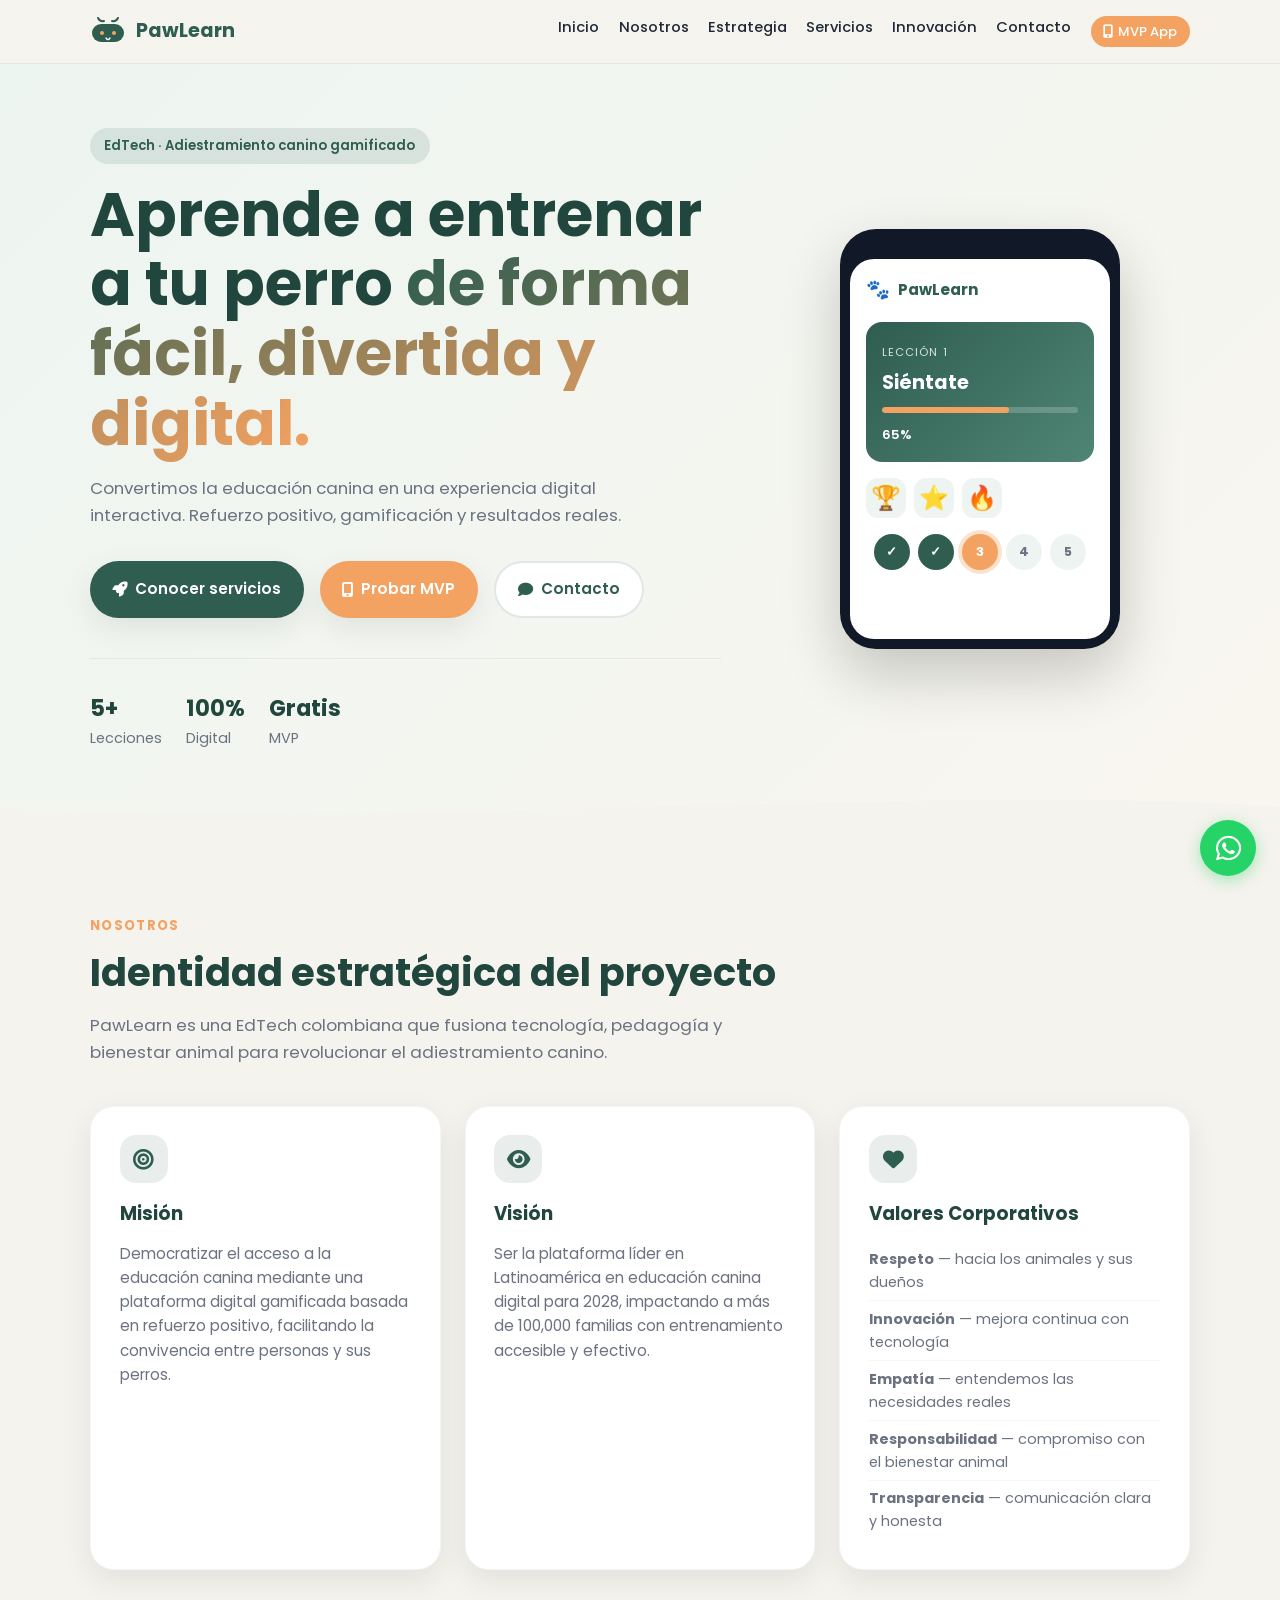
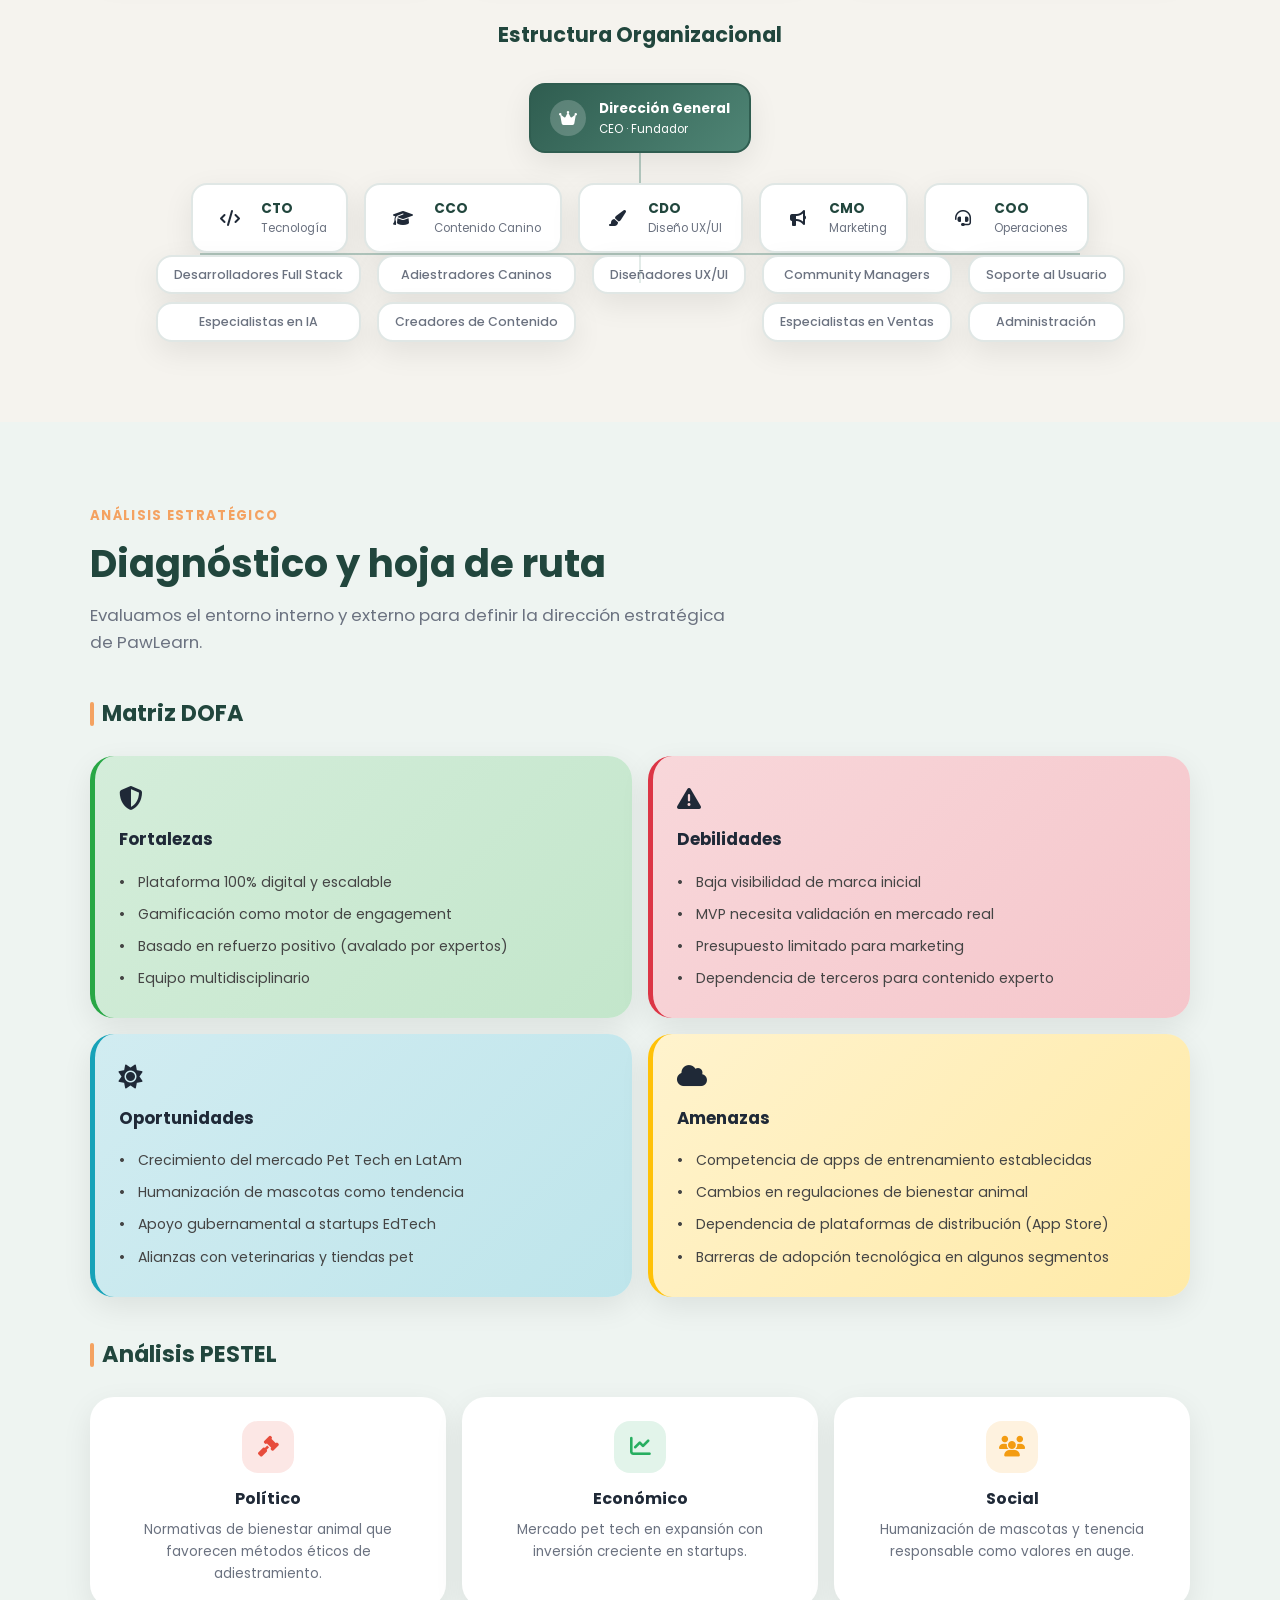
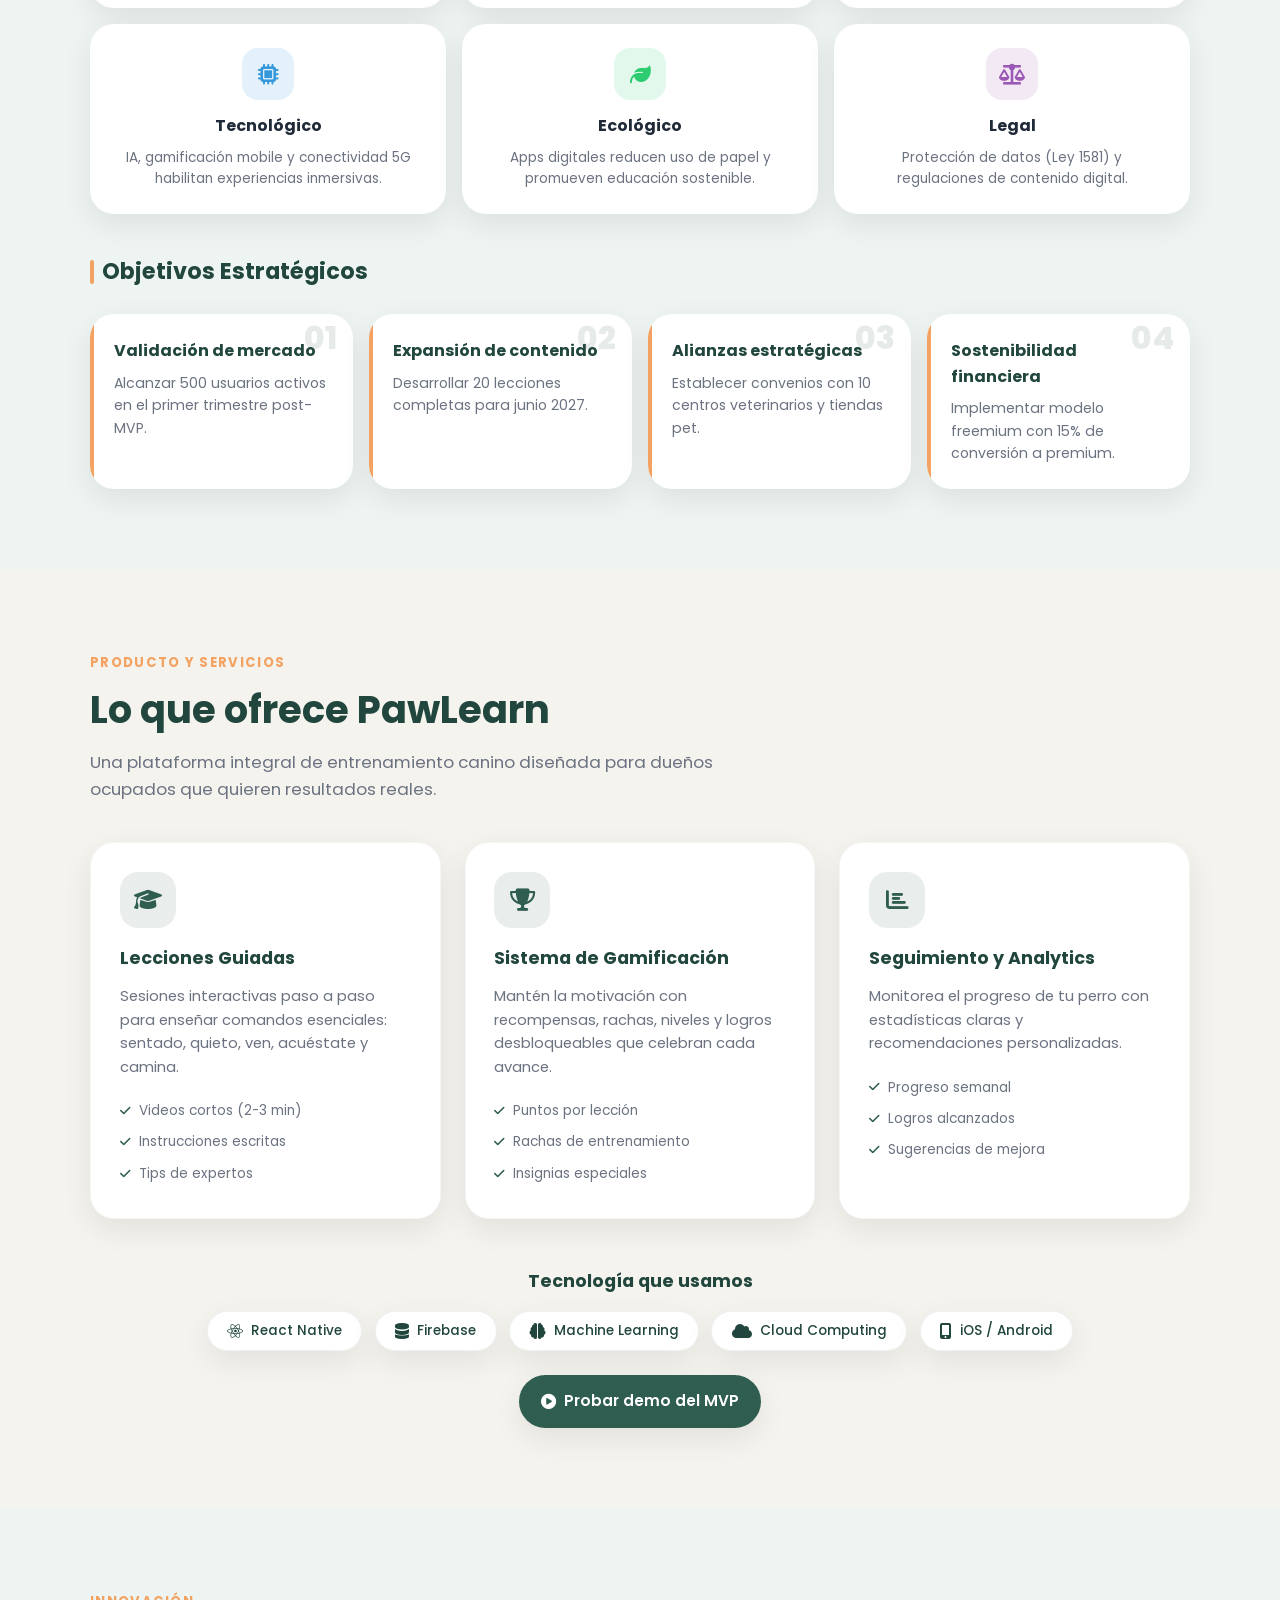
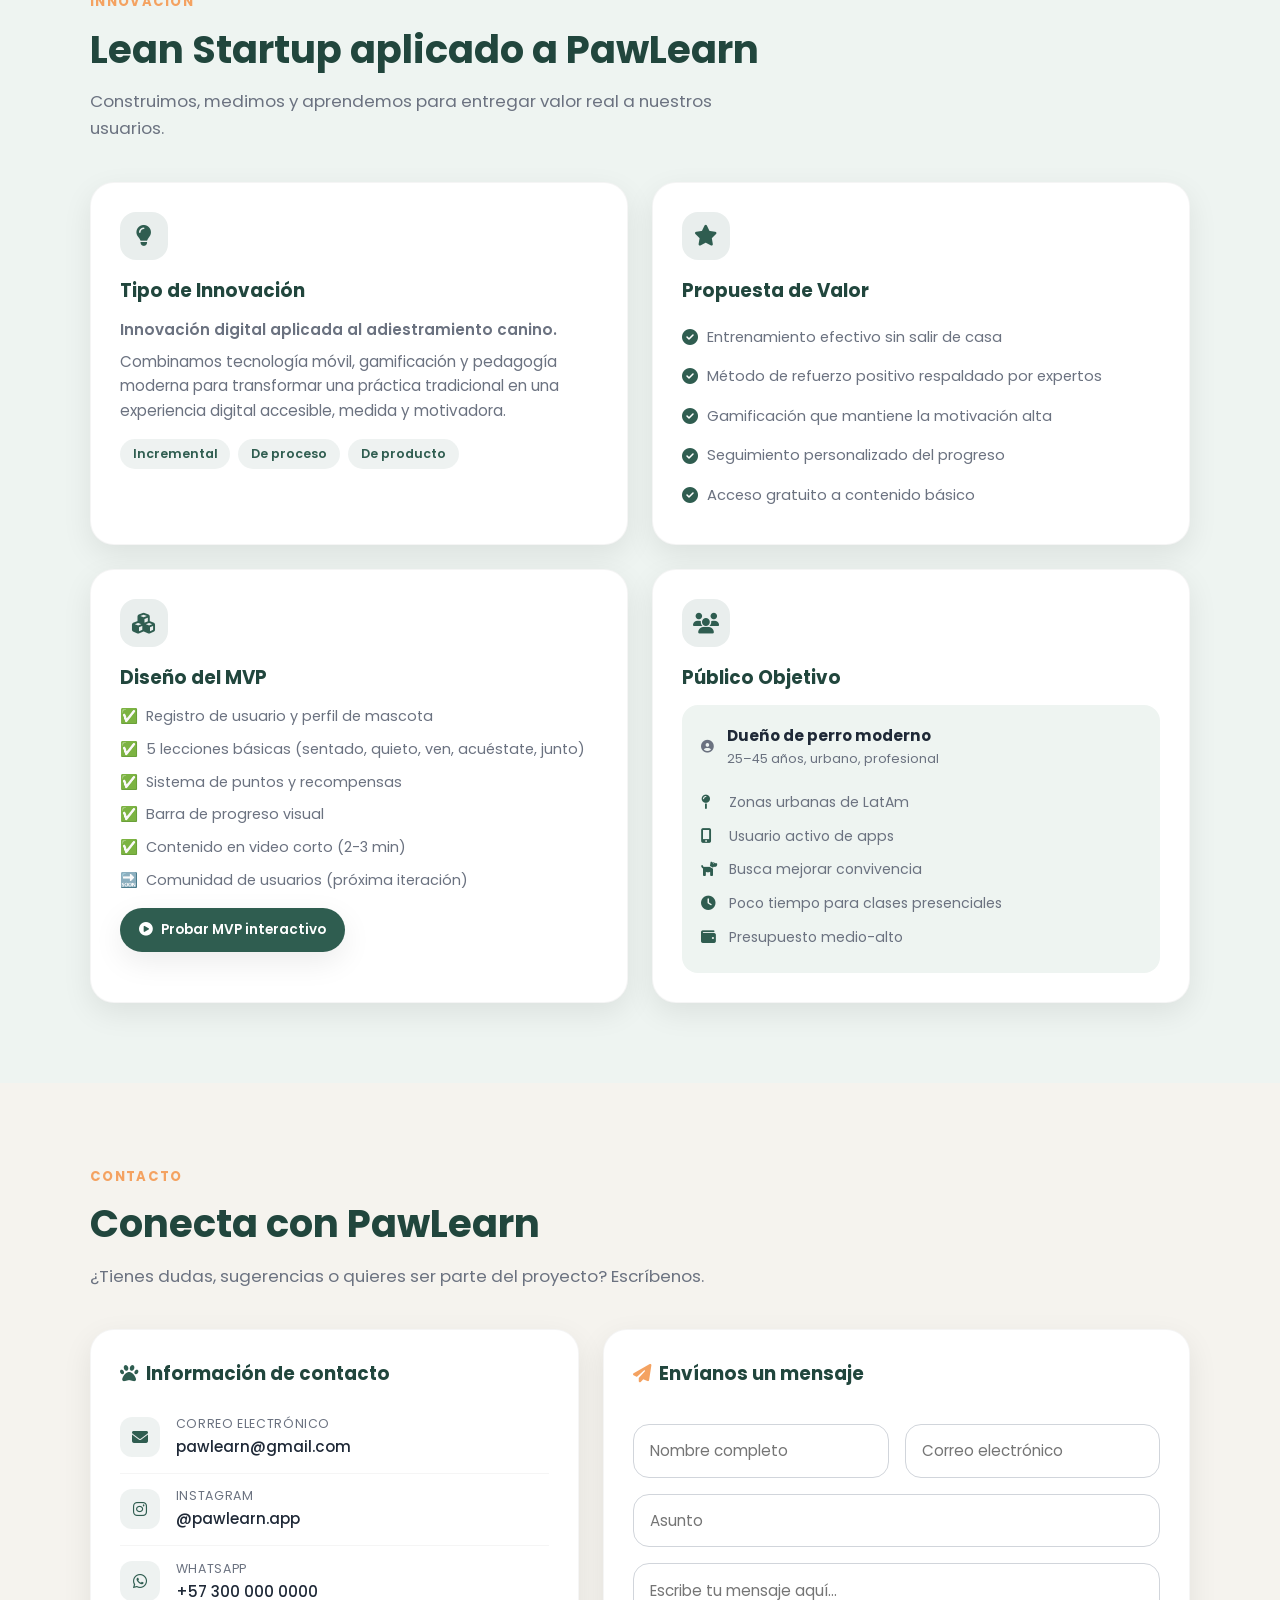
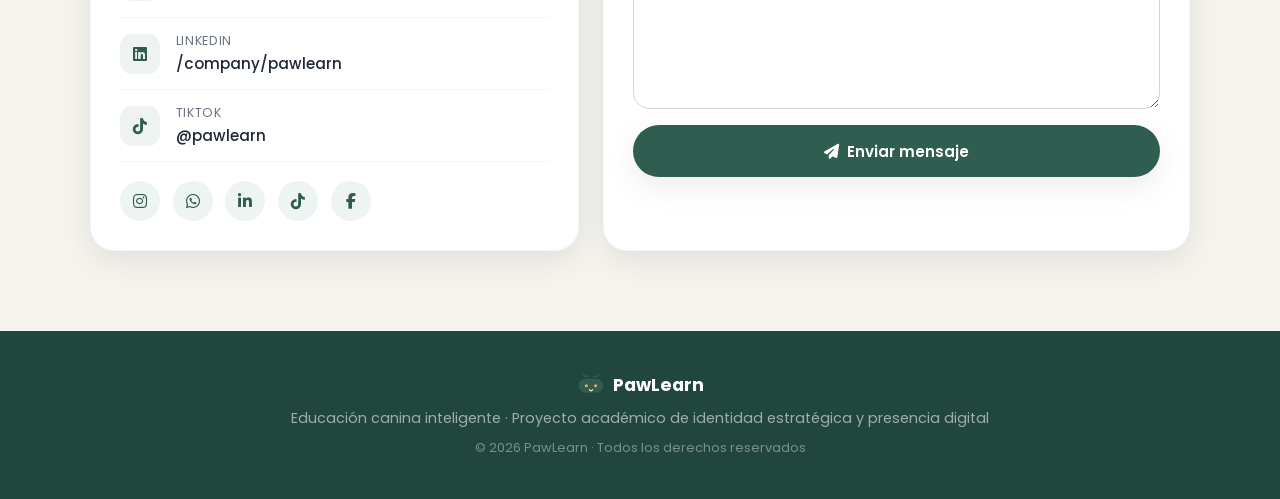
==== commit f6024e31: "feat: creacion mvp y cambios estilos" ====
--- a/index.html
+++ b/index.html
@@ -33,6 +33,7 @@
         <a href="#servicios">Servicios</a>
         <a href="#innovacion">Innovación</a>
         <a href="#contacto">Contacto</a>
+        <a href="mvp-app.html" class="nav-mvp"><i class="fas fa-mobile-alt"></i> MVP App</a>
       </nav>
     </div>
   </header>
@@ -48,6 +49,7 @@
           <p class="slogan">Convertimos la educación canina en una experiencia digital interactiva. Refuerzo positivo, gamificación y resultados reales.</p>
           <div class="hero-actions">
             <a href="#servicios" class="btn btn-primary"><i class="fas fa-rocket"></i> Conocer servicios</a>
+            <a href="mvp-app.html" class="btn btn-accent"><i class="fas fa-mobile-alt"></i> Probar MVP</a>
             <a href="#contacto" class="btn btn-secondary"><i class="fas fa-comment"></i> Contacto</a>
           </div>
           <div class="hero-stats">
@@ -383,6 +385,11 @@
             <span><i class="fas fa-brain"></i> Machine Learning</span>
             <span><i class="fas fa-cloud"></i> Cloud Computing</span>
             <span><i class="fas fa-mobile-alt"></i> iOS / Android</span>
+          </div>
+          <div style="margin-top:1.5rem;">
+            <a href="mvp-app.html" class="btn btn-primary" style="display:inline-flex;">
+              <i class="fas fa-play-circle"></i> Probar demo del MVP
+            </a>
           </div>
         </div>
       </div>
@@ -436,6 +443,9 @@
               <div class="mvp-item"><span>✅</span> Contenido en video corto (2-3 min)</div>
               <div class="mvp-item"><span>🔜</span> Comunidad de usuarios (próxima iteración)</div>
             </div>
+            <a href="mvp-app.html" class="btn btn-primary" style="display:inline-flex;margin-top:1rem;font-size:0.85rem;padding:0.7rem 1.2rem;">
+              <i class="fas fa-play-circle"></i> Probar MVP interactivo
+            </a>
           </article>
 
           <article class="card card-hover">
--- a/styles.css
+++ b/styles.css
@@ -193,6 +193,38 @@
   transform: translateY(-2px);
 }
 
+.btn-accent {
+  background: var(--accent);
+  color: white;
+  box-shadow: var(--shadow);
+}
+
+.btn-accent:hover {
+  background: #e8913d;
+  transform: translateY(-2px);
+  box-shadow: var(--shadow-lg);
+}
+
+.nav-mvp {
+  background: var(--accent);
+  color: white !important;
+  padding: 0.3rem 0.8rem;
+  border-radius: 999px;
+  font-size: 0.82rem !important;
+  display: flex;
+  align-items: center;
+  gap: 0.3rem;
+}
+
+.nav-mvp:hover {
+  background: #e8913d;
+  color: white !important;
+}
+
+.nav-mvp::after {
+  display: none !important;
+}
+
 .hero-stats {
   display: flex;
   gap: 1.5rem;
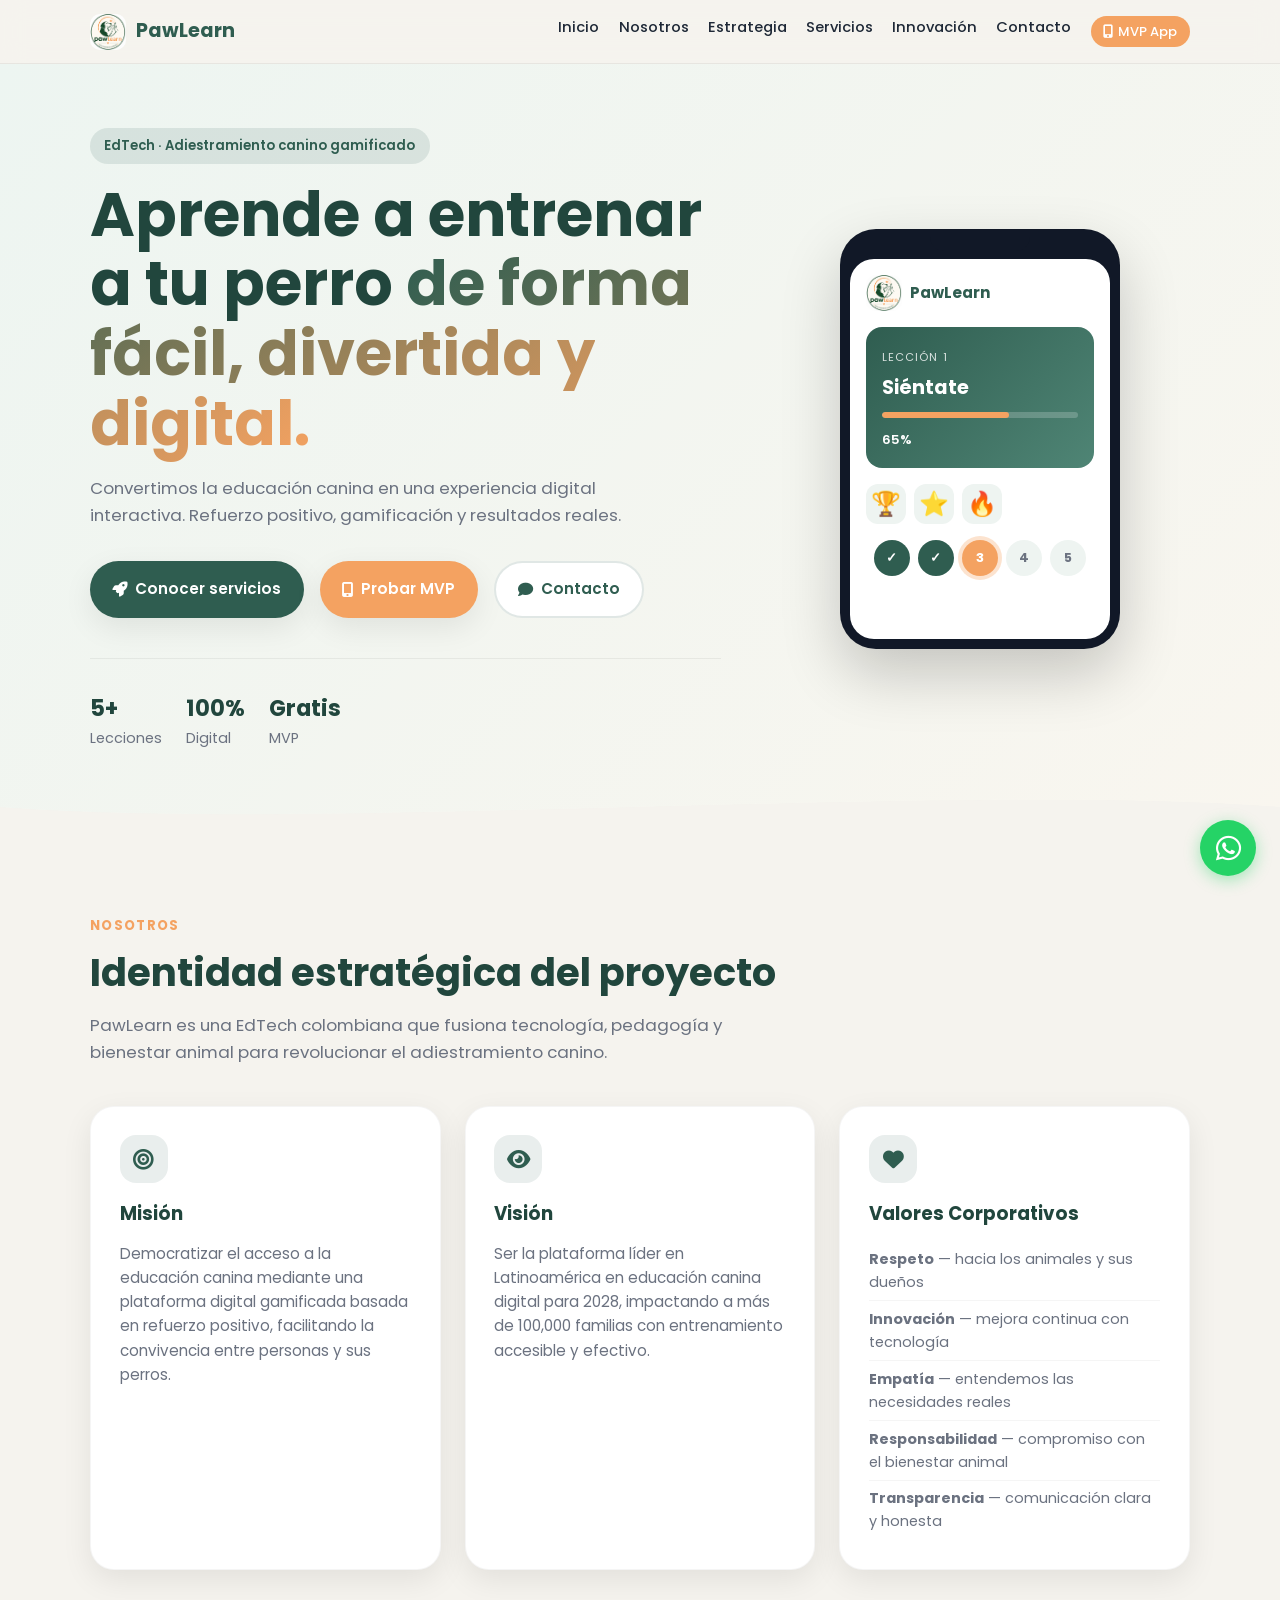
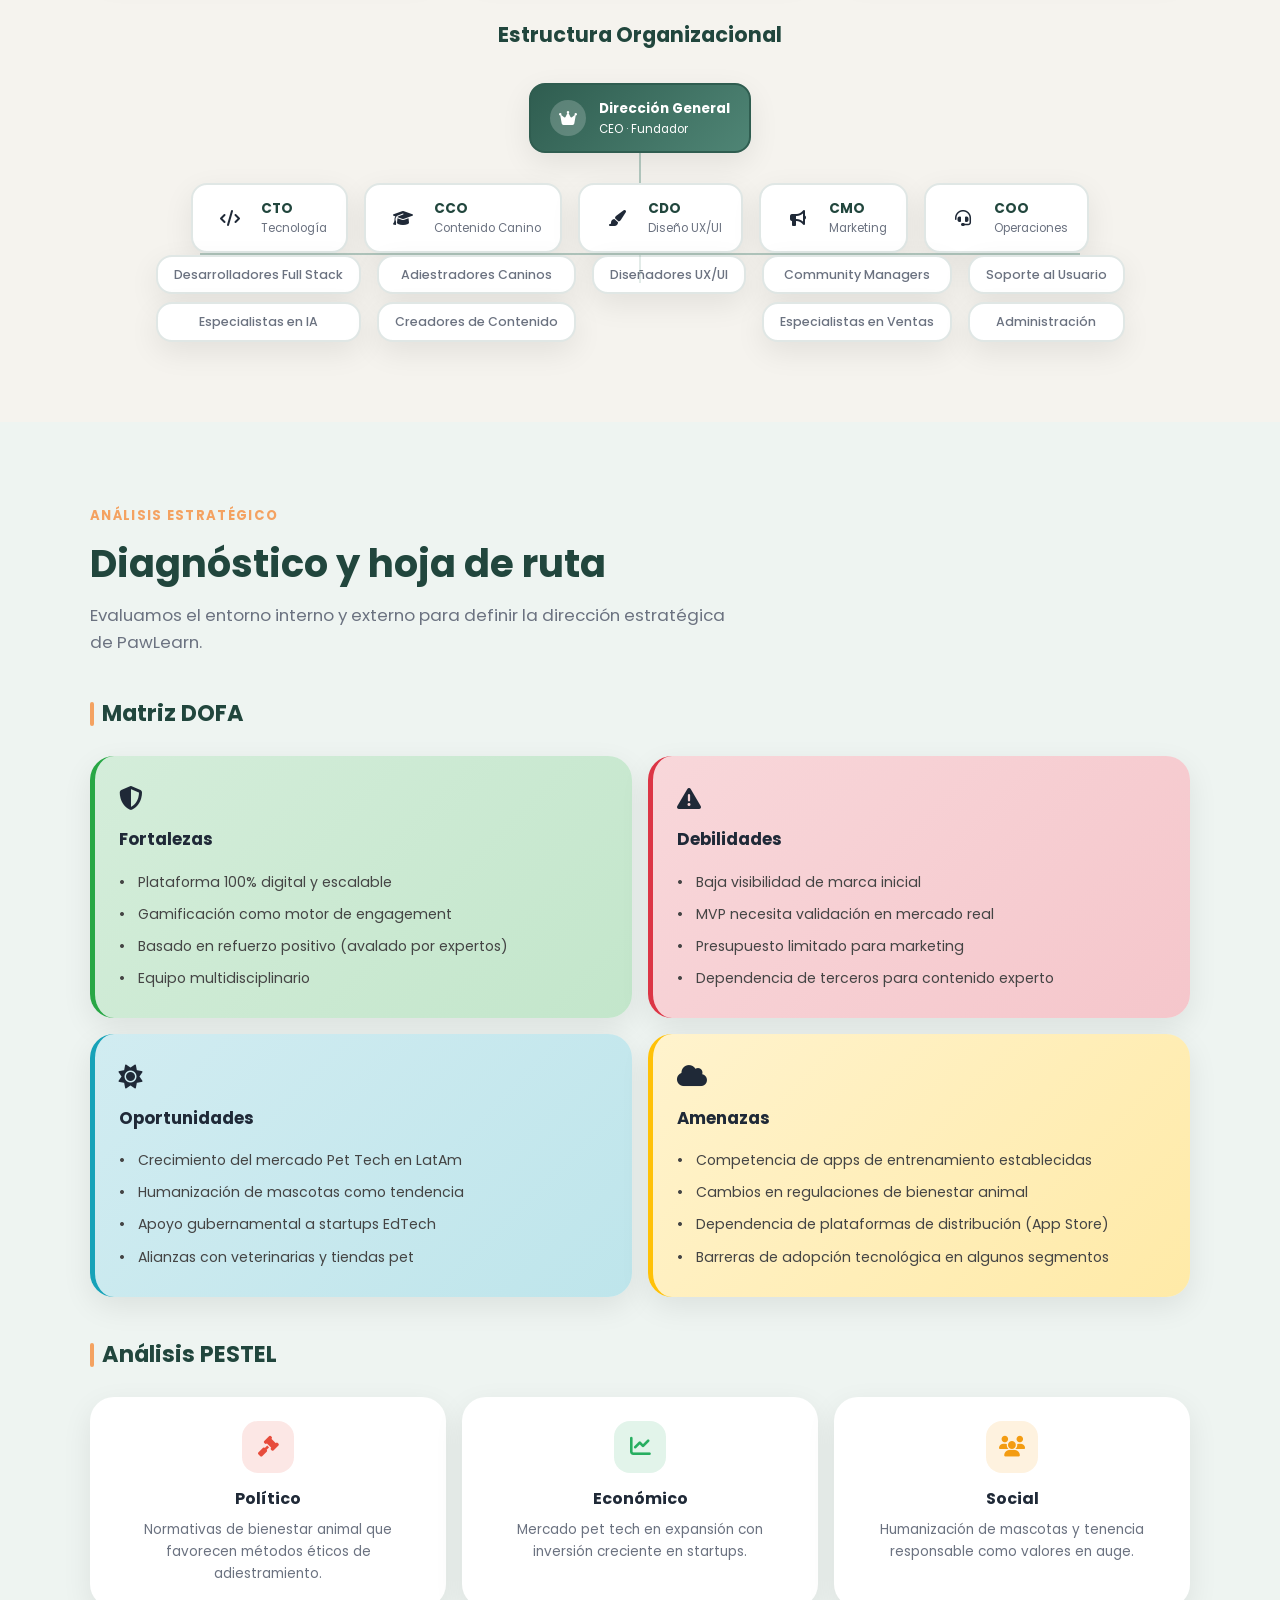
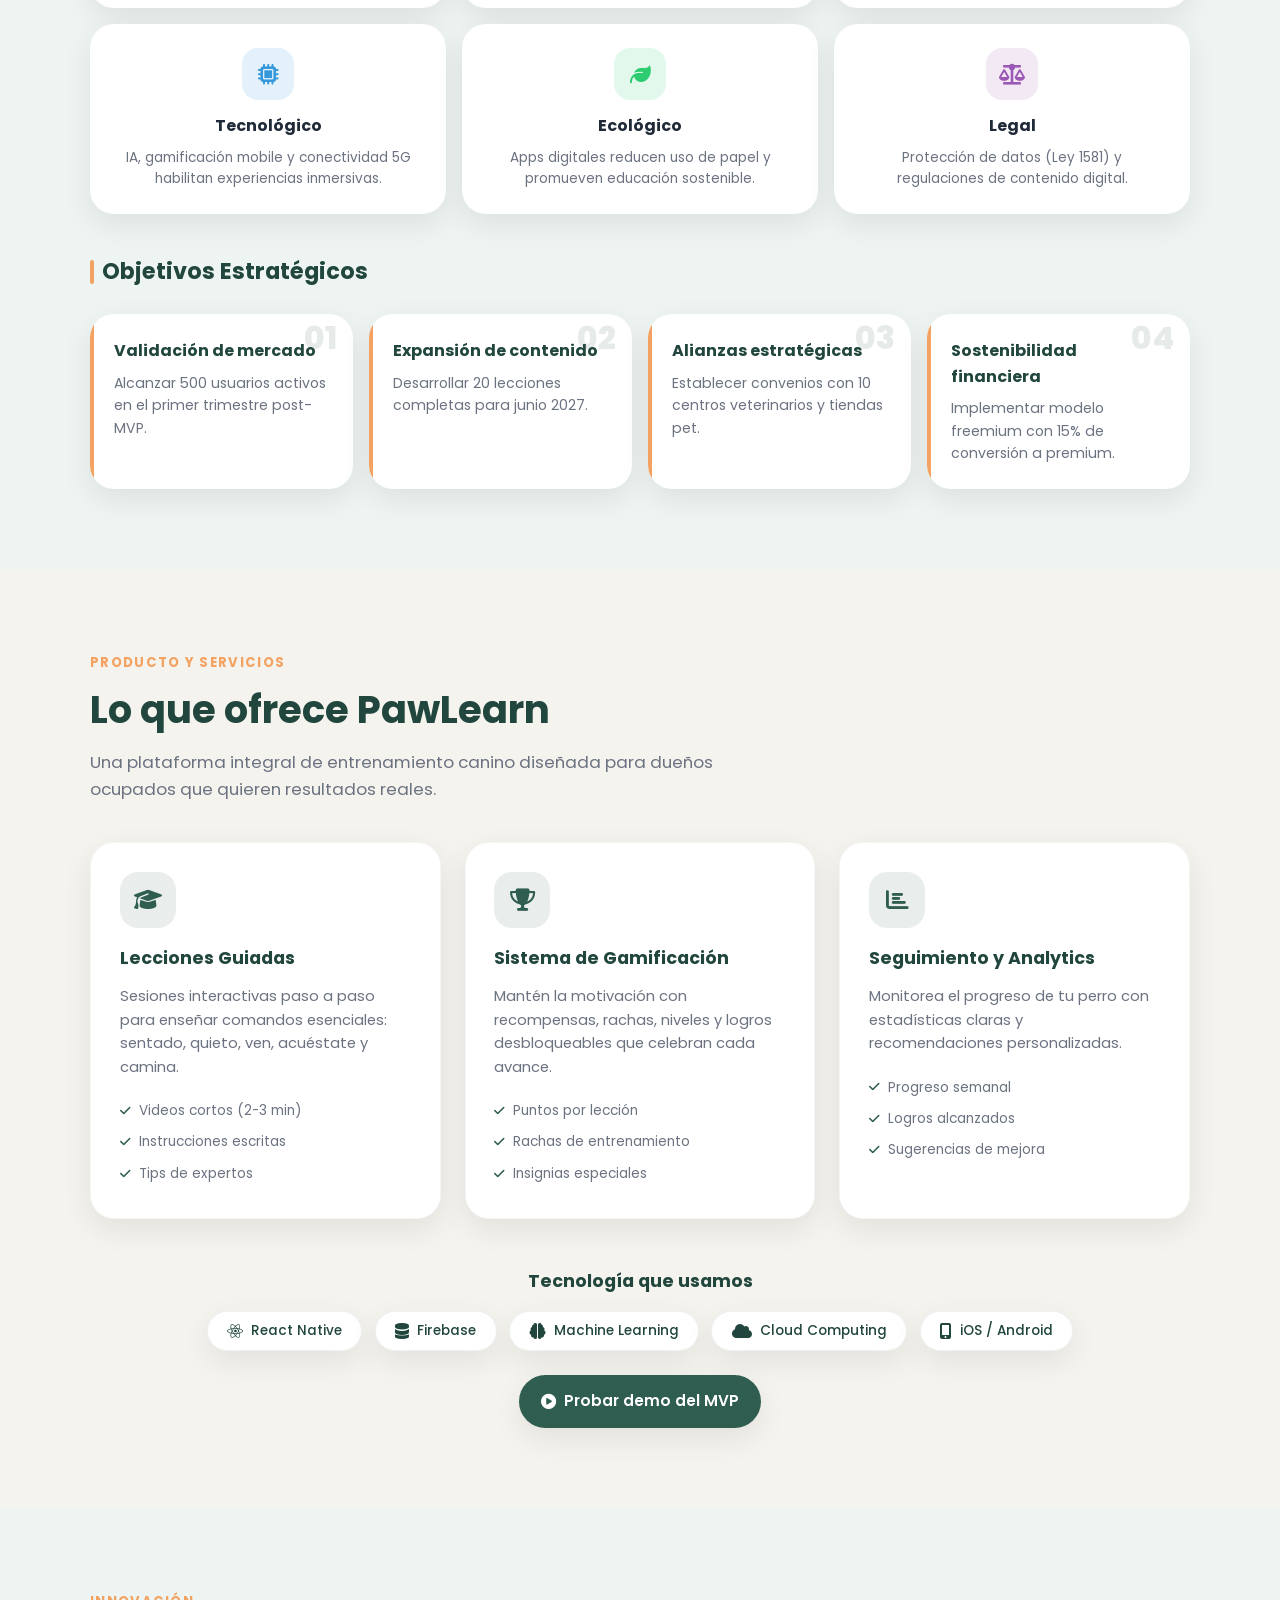
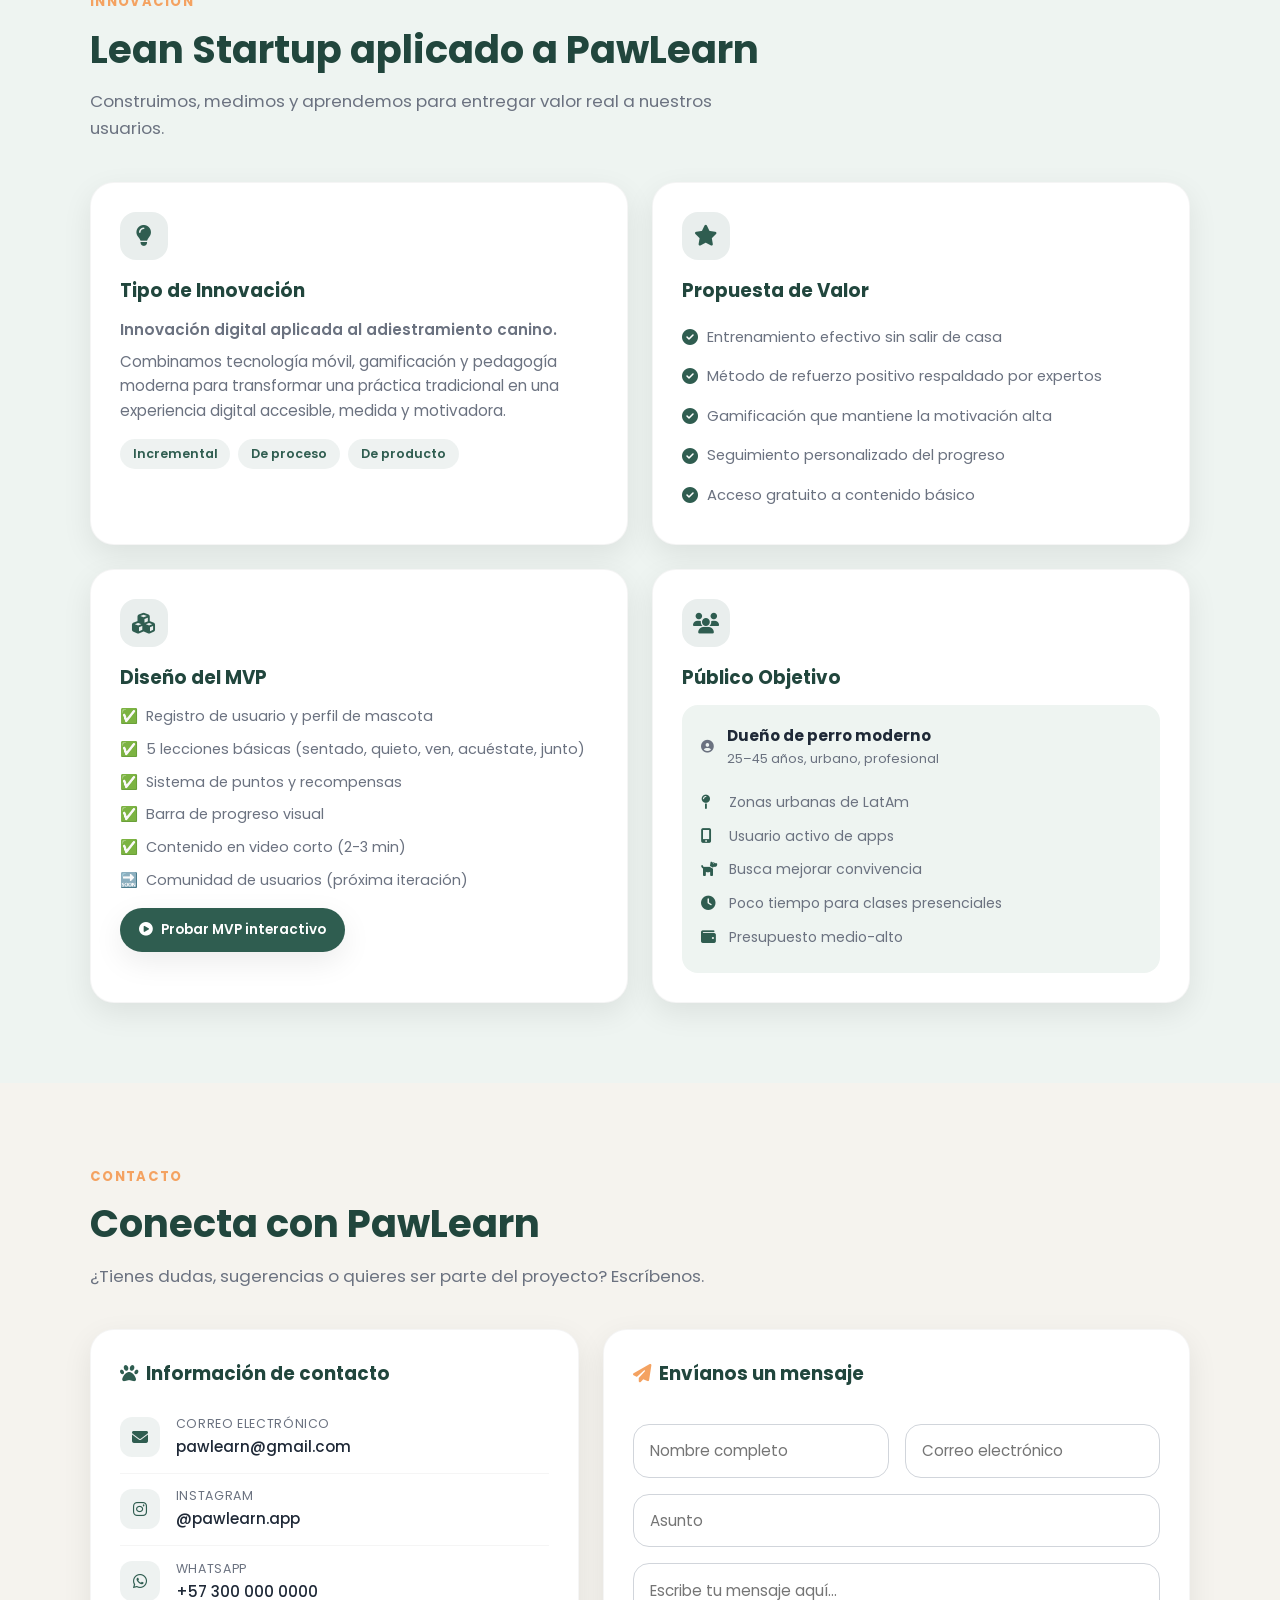
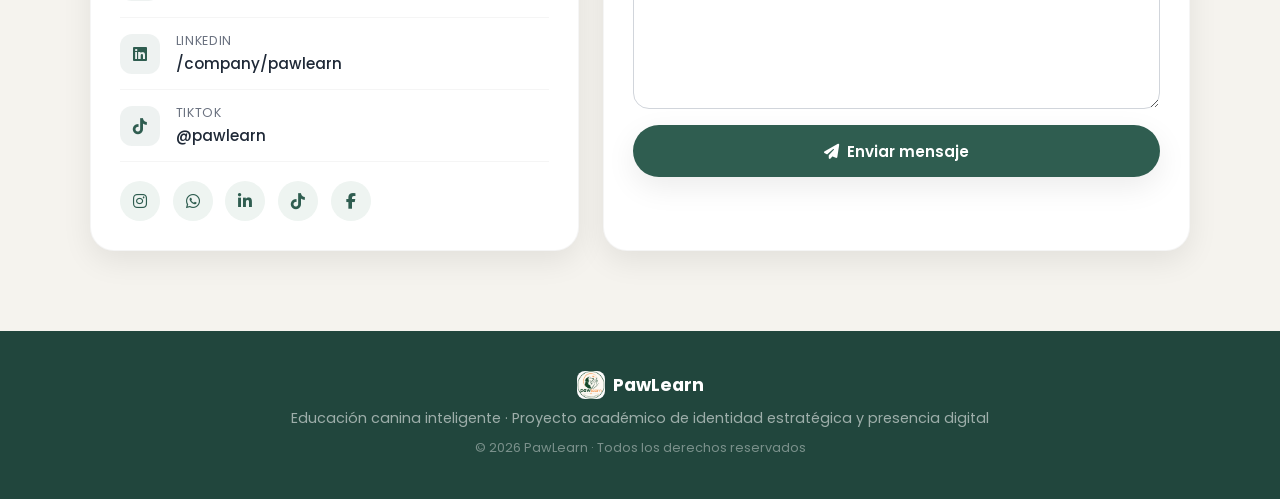
==== commit 100f9c1b: "feat: add logo image and update styling for logo elements" ====
--- a/index.html
+++ b/index.html
@@ -9,6 +9,7 @@
   <link rel="preconnect" href="https://fonts.gstatic.com" crossorigin>
   <link href="https://fonts.googleapis.com/css2?family=Poppins:wght@300;400;500;600;700;800&display=swap" rel="stylesheet">
   <link rel="stylesheet" href="https://cdnjs.cloudflare.com/ajax/libs/font-awesome/6.5.0/css/all.min.css">
+  <link rel="icon" href="logo.jpeg" type="image/jpeg">
 </head>
 <body>
 
@@ -16,14 +17,7 @@
   <header class="navbar">
     <div class="container nav-content">
       <div class="logo">
-        <svg class="logo-svg" viewBox="0 0 36 36" width="36" height="36">
-          <rect x="2" y="10" width="32" height="18" rx="9" fill="#2f5d50"/>
-          <circle cx="12" cy="19" r="2" fill="#f4a261"/>
-          <circle cx="24" cy="19" r="2" fill="#f4a261"/>
-          <path d="M16 24 Q18 27 20 24" stroke="#f5f3ee" stroke-width="1.5" fill="none" stroke-linecap="round"/>
-          <path d="M8 4 Q10 8 14 7" stroke="#2f5d50" stroke-width="2" fill="none" stroke-linecap="round"/>
-          <path d="M28 4 Q26 8 22 7" stroke="#2f5d50" stroke-width="2" fill="none" stroke-linecap="round"/>
-        </svg>
+        <img src="logo.jpeg" alt="PawLearn" class="logo-img" />
         <span>PawLearn</span>
       </div>
       <nav>
@@ -64,7 +58,7 @@
             <div class="phone-notch"></div>
             <div class="phone-screen">
               <div class="app-header">
-                <span class="app-paw">🐾</span>
+                <img src="logo.jpeg" alt="PawLearn" class="app-logo-icon" />
                 <span>PawLearn</span>
               </div>
               <div class="app-lesson">
@@ -557,14 +551,7 @@
     <div class="container">
       <div class="footer-content">
         <div class="footer-brand">
-          <svg class="logo-svg" viewBox="0 0 36 36" width="28" height="28">
-            <rect x="2" y="10" width="32" height="18" rx="9" fill="#2f5d50"/>
-            <circle cx="12" cy="19" r="2" fill="#f4a261"/>
-            <circle cx="24" cy="19" r="2" fill="#f4a261"/>
-            <path d="M16 24 Q18 27 20 24" stroke="#f5f3ee" stroke-width="1.5" fill="none" stroke-linecap="round"/>
-            <path d="M8 4 Q10 8 14 7" stroke="#2f5d50" stroke-width="2" fill="none" stroke-linecap="round"/>
-            <path d="M28 4 Q26 8 22 7" stroke="#2f5d50" stroke-width="2" fill="none" stroke-linecap="round"/>
-          </svg>
+          <img src="logo.jpeg" alt="PawLearn" class="logo-img-sm" />
           <span>PawLearn</span>
         </div>
         <p class="footer-tagline">Educación canina inteligente · Proyecto académico de identidad estratégica y presencia digital</p>
--- a/styles.css
+++ b/styles.css
@@ -67,6 +67,22 @@
   font-size: 1.2rem;
 }
 
+.logo-img {
+  width: 36px;
+  height: 36px;
+  border-radius: 10px;
+  object-fit: cover;
+  flex-shrink: 0;
+}
+
+.logo-img-sm {
+  width: 28px;
+  height: 28px;
+  border-radius: 8px;
+  object-fit: cover;
+  flex-shrink: 0;
+}
+
 .logo-svg {
   flex-shrink: 0;
 }
@@ -284,8 +300,12 @@
   margin-bottom: 1rem;
 }
 
-.app-header .app-paw {
-  font-size: 1.2rem;
+.app-logo-icon {
+  width: 36px;
+  height: 36px;
+  border-radius: 10px;
+  object-fit: cover;
+  flex-shrink: 0;
 }
 
 .app-lesson {
